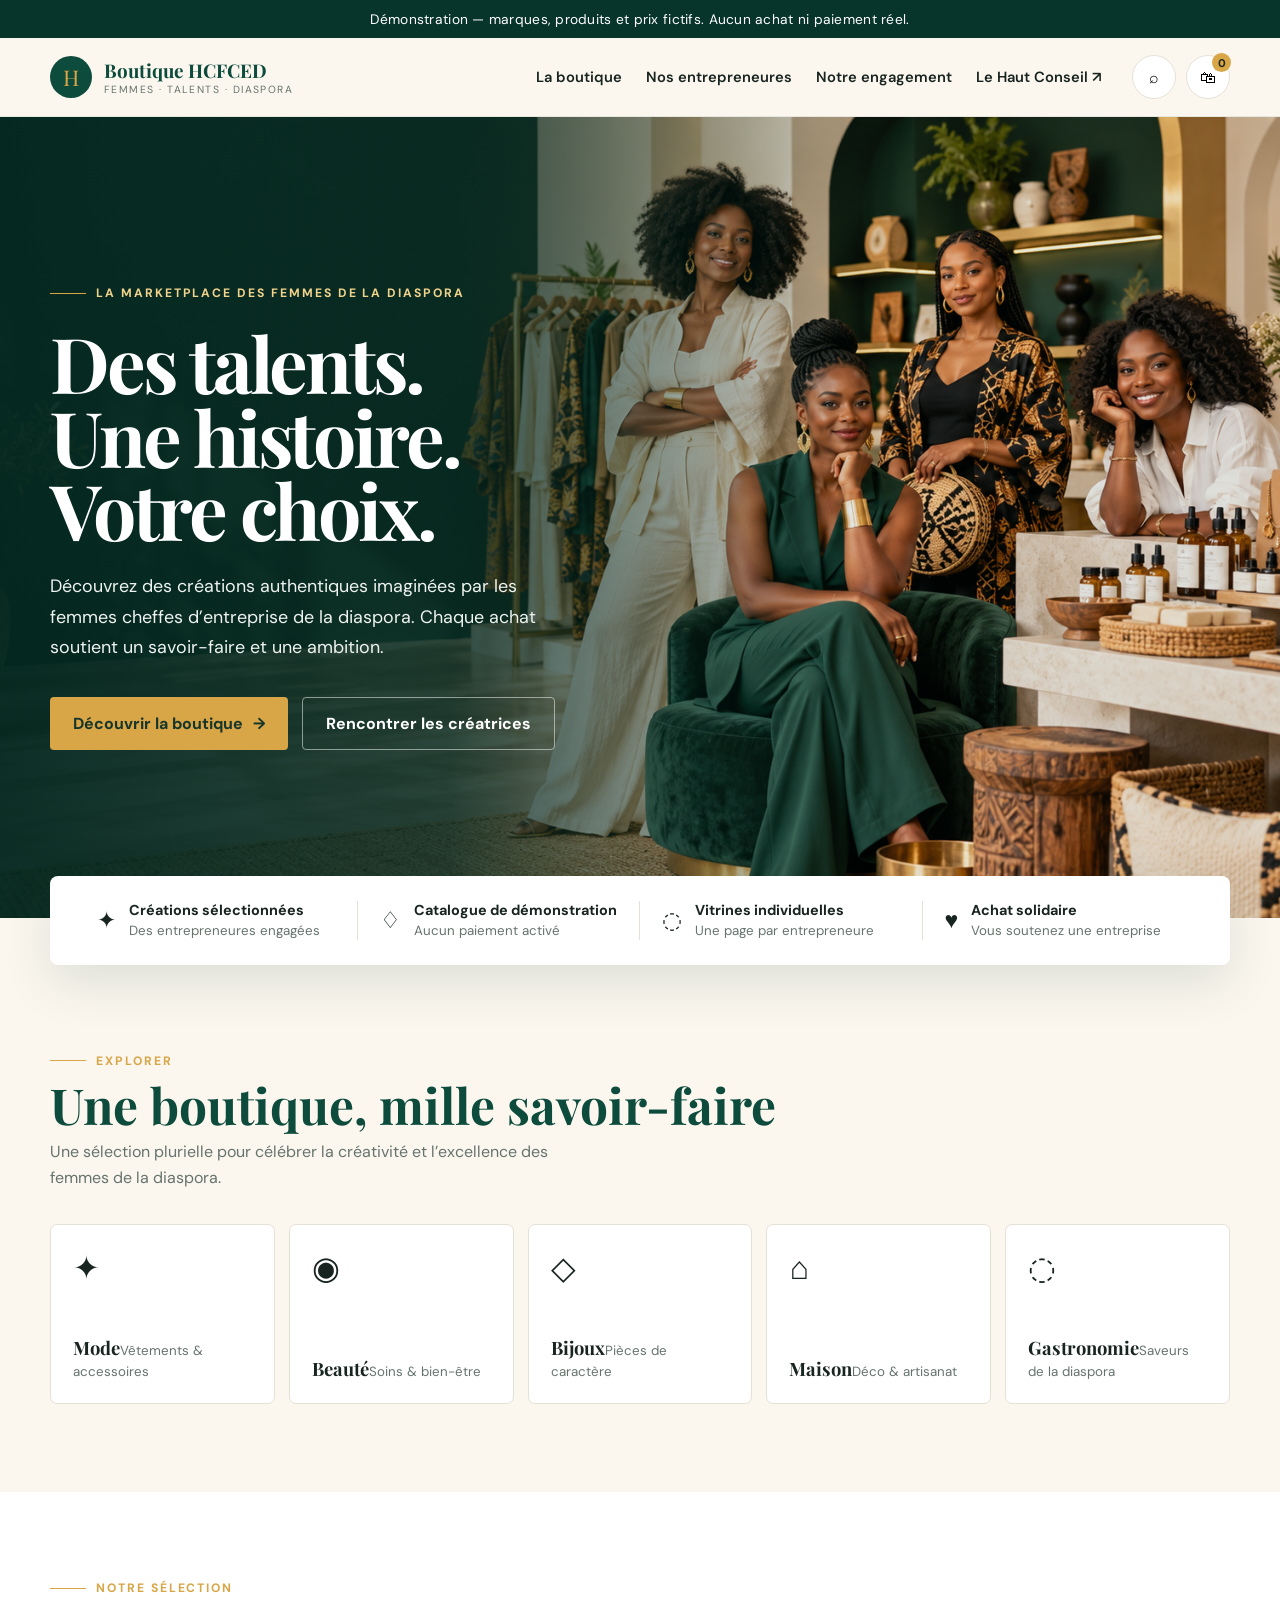
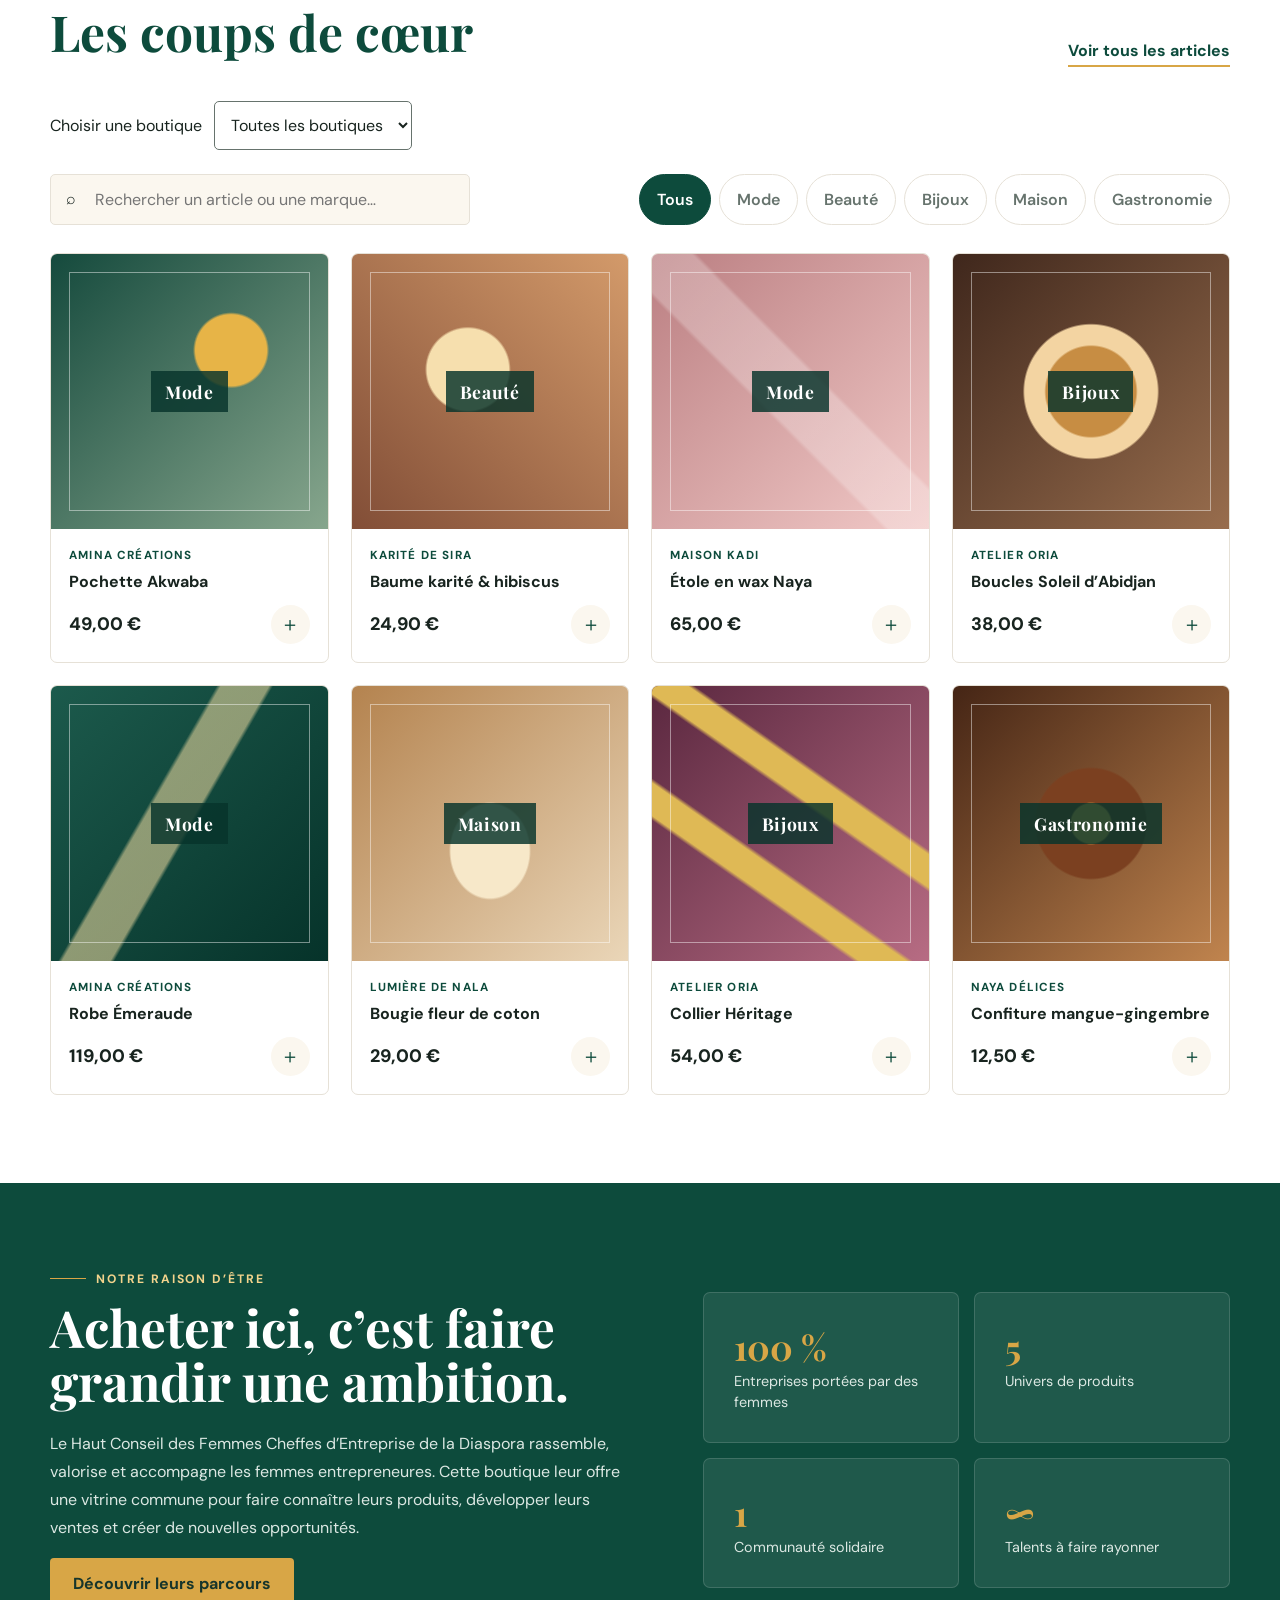
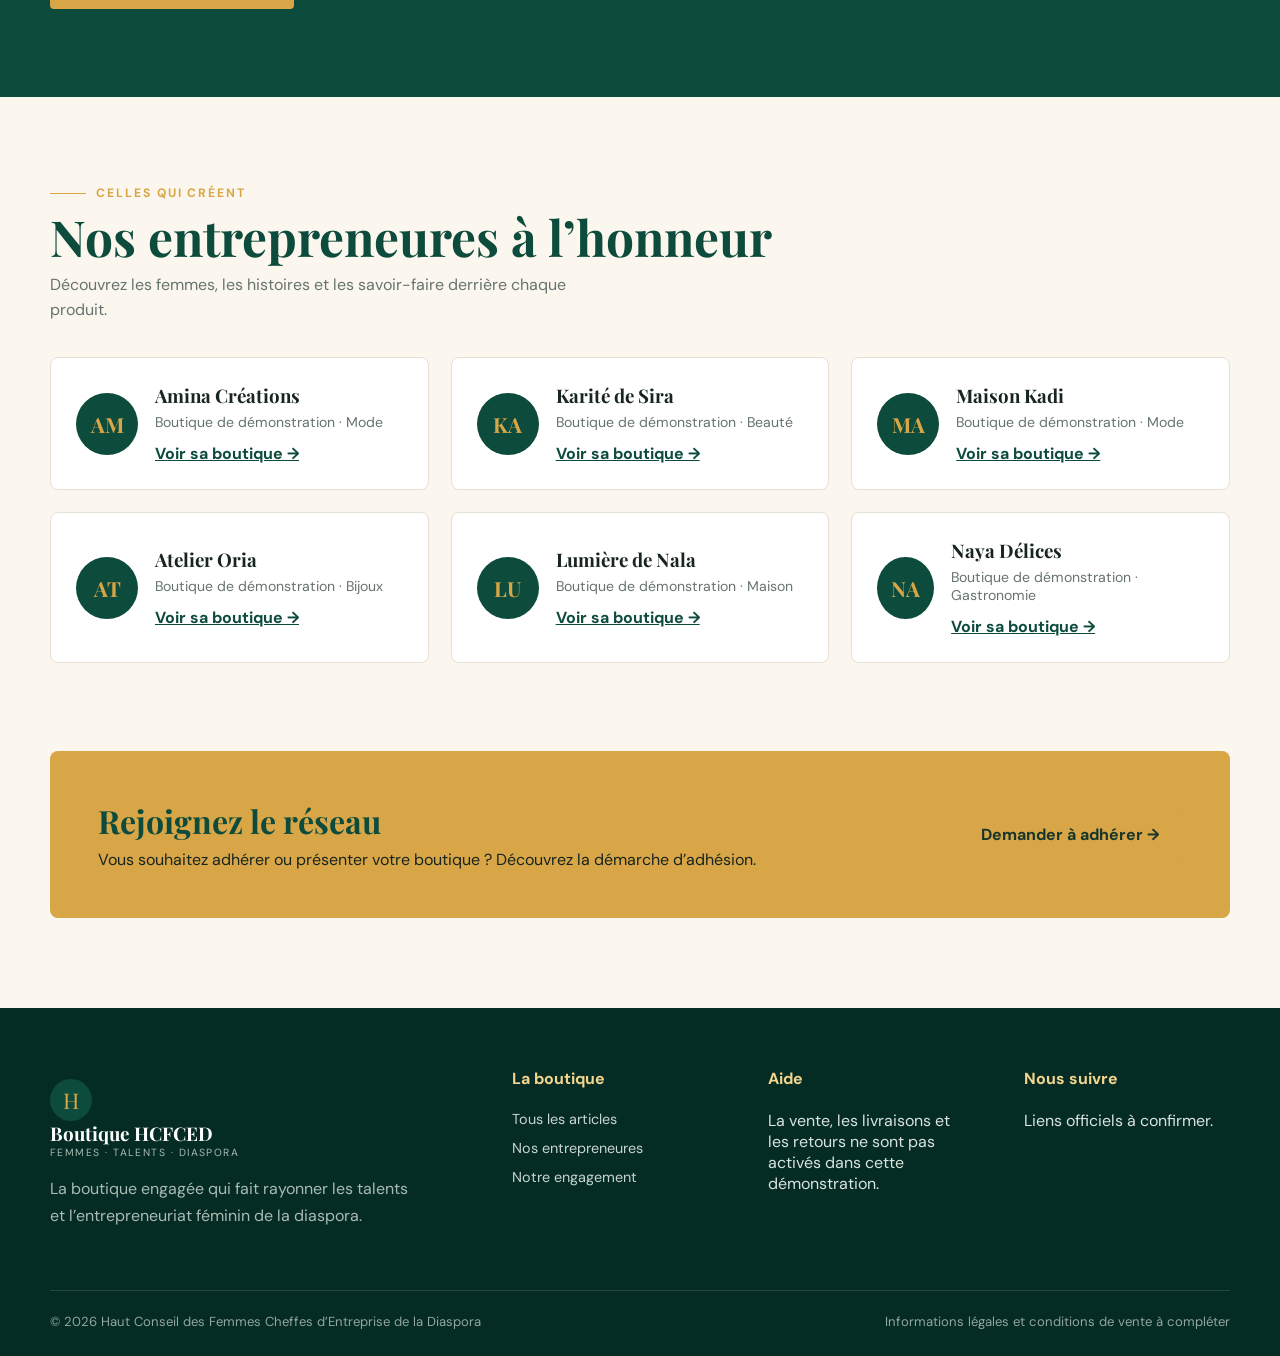
==== index.html @ 0121bf8e "Creer le site autonome de la boutique du Haut Conseil" ====
<!doctype html>
<html lang="fr">
<head>
  <meta charset="utf-8">
  <meta name="viewport" content="width=device-width,initial-scale=1">
  <title>Boutique HCFCED — Le talent des femmes de la diaspora</title>
  <meta name="description" content="Mode, beauté, gastronomie, décoration et créations uniques proposées par les femmes cheffes d'entreprise de la diaspora.">
  <link rel="preconnect" href="https://fonts.googleapis.com">
  <link rel="preconnect" href="https://fonts.gstatic.com" crossorigin>
  <link href="https://fonts.googleapis.com/css2?family=DM+Sans:wght@400;500;600;700&family=Playfair+Display:wght@600;700&display=swap" rel="stylesheet">
  <link rel="icon" type="image/svg+xml" href="data:image/svg+xml,%3Csvg xmlns='http://www.w3.org/2000/svg' viewBox='0 0 64 64'%3E%3Crect width='64' height='64' rx='16' fill='%230d4b3c'/%3E%3Cpath d='M18 22h28l-2 28H20z' fill='%23f5ead5'/%3E%3Cpath d='M25 25v-5a7 7 0 0114 0v5' fill='none' stroke='%23d8a646' stroke-width='4'/%3E%3C/svg%3E">
  <link rel="stylesheet" href="assets/css/main.css">
<meta name="robots" content="noindex, nofollow">
<script src="assets/data/catalogue.js" defer></script>
</head>
<body>
  <div class="topbar">Démonstration — marques, produits et prix fictifs. Aucun achat ni paiement réel.</div>
  <header><nav class="wrap">
    <a href="index.html" class="brand"><span class="mark">H</span><span><b>Boutique HCFCED</b><small>Femmes · Talents · Diaspora</small></span></a>
    <div class="links"><a href="#catalogue">La boutique</a><a href="#vendeuses">Nos entrepreneures</a><a href="#histoire">Notre engagement</a><a href="https://jean-aristid.github.io/SITE_HCFCED/">Le Haut Conseil ↗</a></div>
    <div class="nav-actions"><button class="icon-btn" aria-label="Rechercher" onclick="document.querySelector('#search').focus();location.hash='catalogue'">⌕</button><button class="icon-btn" aria-label="Ouvrir le panier" onclick="toggleCart()">🛍<span class="count" id="count">0</span></button></div>
  </nav></header>
  <main>
    <section class="hero"><div class="wrap"><div class="hero-content"><div class="eyebrow">La marketplace des femmes de la diaspora</div><h1>Des talents.<br>Une histoire.<br>Votre choix.</h1><p>Découvrez des créations authentiques imaginées par les femmes cheffes d’entreprise de la diaspora. Chaque achat soutient un savoir-faire et une ambition.</p><div class="actions"><a class="btn btn-gold" href="#catalogue">Découvrir la boutique <span>→</span></a><a class="btn btn-light" href="#vendeuses">Rencontrer les créatrices</a></div></div></div></section>
    <div class="trust"><div class="wrap trust-grid"><div class="trust-item"><span class="trust-icon">✦</span><div><b>Créations sélectionnées</b><small>Des entrepreneures engagées</small></div></div><div class="trust-item"><span class="trust-icon">♢</span><div><b>Catalogue de démonstration</b><small>Aucun paiement activé</small></div></div><div class="trust-item"><span class="trust-icon">◌</span><div><b>Vitrines individuelles</b><small>Une page par entrepreneure</small></div></div><div class="trust-item"><span class="trust-icon">♥</span><div><b>Achat solidaire</b><small>Vous soutenez une entreprise</small></div></div></div></div>
    <section><div class="wrap"><div class="section-head"><div><div class="eyebrow" style="color:var(--gold)">Explorer</div><h2>Une boutique, mille savoir-faire</h2><p>Une sélection plurielle pour célébrer la créativité et l’excellence des femmes de la diaspora.</p></div></div><div class="cats"><a class="cat" href="#catalogue" onclick="setFilter('Mode')"><span>✦</span><div><b>Mode</b><small>Vêtements & accessoires</small></div></a><a class="cat" href="#catalogue" onclick="setFilter('Beauté')"><span>◉</span><div><b>Beauté</b><small>Soins & bien-être</small></div></a><a class="cat" href="#catalogue" onclick="setFilter('Bijoux')"><span>◇</span><div><b>Bijoux</b><small>Pièces de caractère</small></div></a><a class="cat" href="#catalogue" onclick="setFilter('Maison')"><span>⌂</span><div><b>Maison</b><small>Déco & artisanat</small></div></a><a class="cat" href="#catalogue" onclick="setFilter('Gastronomie')"><span>◌</span><div><b>Gastronomie</b><small>Saveurs de la diaspora</small></div></a></div></div></section>
    <section class="catalog" id="catalogue"><div class="wrap"><div class="section-head"><div><div class="eyebrow" style="color:var(--gold)">Notre sélection</div><h2>Les coups de cœur</h2></div><a href="#catalogue" class="view-all" onclick="setFilter('Tous')">Voir tous les articles</a></div><div class="shop-picker"><label for="shop-select">Choisir une boutique</label><select id="shop-select"></select></div><p id="shop-status" role="status"></p><div class="toolbar"><div class="search"><span>⌕</span><input id="search" type="search" placeholder="Rechercher un article ou une marque…" oninput="renderProducts()"></div><div class="filters" id="filters"></div></div><div class="products" id="products"></div><div class="empty" id="empty">Aucun article ne correspond à votre recherche.</div></div></section>
    <section class="story" id="histoire"><div class="wrap story-grid"><div><div class="eyebrow">Notre raison d’être</div><h2>Acheter ici, c’est faire grandir une ambition.</h2><p>Le Haut Conseil des Femmes Cheffes d’Entreprise de la Diaspora rassemble, valorise et accompagne les femmes entrepreneures. Cette boutique leur offre une vitrine commune pour faire connaître leurs produits, développer leurs ventes et créer de nouvelles opportunités.</p><a href="#vendeuses" class="btn btn-gold">Découvrir leurs parcours</a></div><div class="stats"><div class="stat"><strong>100 %</strong><span>Entreprises portées par des femmes</span></div><div class="stat"><strong>5</strong><span>Univers de produits</span></div><div class="stat"><strong>1</strong><span>Communauté solidaire</span></div><div class="stat"><strong>∞</strong><span>Talents à faire rayonner</span></div></div></div></section>
    <section id="vendeuses"><div class="wrap"><div class="section-head"><div><div class="eyebrow" style="color:var(--gold)">Celles qui créent</div><h2>Nos entrepreneures à l’honneur</h2><p>Découvrez les femmes, les histoires et les savoir-faire derrière chaque produit.</p></div></div><div class="sellers" id="seller-list"></div></div></section>
    <section class="newsletter"><div class="wrap newsletter-box"><div><h2>Rejoignez le réseau</h2><p>Vous souhaitez adhérer ou présenter votre boutique ? Découvrez la démarche d’adhésion.</p></div><a class="btn btn-gold" href="https://jean-aristid.github.io/SITE_HCFCED/adhesion.html">Demander à adhérer →</a></div></section>
  </main>
  <footer><div class="wrap"><div class="footer-grid"><div class="footer-brand"><a href="index.html" class="brand"><span class="mark">H</span><span><b style="color:white">Boutique HCFCED</b><small style="color:#a9bab3">Femmes · Talents · Diaspora</small></span></a><p>La boutique engagée qui fait rayonner les talents et l’entrepreneuriat féminin de la diaspora.</p></div><div><h4>La boutique</h4><a href="#catalogue">Tous les articles</a><a href="#vendeuses">Nos entrepreneures</a><a href="#histoire">Notre engagement</a></div><div><h4>Aide</h4><p>La vente, les livraisons et les retours ne sont pas activés dans cette démonstration.</p></div><div><h4>Nous suivre</h4><p>Liens officiels à confirmer.</p></div></div><div class="copyright">© 2026 Haut Conseil des Femmes Cheffes d’Entreprise de la Diaspora <span>Informations légales et conditions de vente à compléter</span></div></div></footer>
  <div class="drawer-backdrop" id="cartBackdrop" onclick="backdropClose(event)"><aside class="drawer" aria-label="Votre panier"><div class="drawer-head"><h2>Votre panier</h2><button class="close" onclick="toggleCart()" aria-label="Fermer">×</button></div><div class="cart-list" id="cartList"></div><div class="total" id="cartTotal"></div></aside></div><div class="toast" id="toast"></div>
  <script src="assets/js/main.js" defer></script>
</body>
</html>
---- assets/css/main.css ----
:root{--green:#0d4b3c;--green2:#07342b;--gold:#d8a646;--cream:#fbf7ef;--ink:#18241f;--muted:#66736d;--line:#e6e1d7;--white:#fff;--shadow:0 18px 50px rgba(10,52,42,.12)}

    *{box-sizing:border-box}
html{scroll-behavior:smooth}
body{margin:0;font-family:'DM Sans',sans-serif;color:var(--ink);background:var(--cream);font-size:16px}
button,input{font:inherit}
button{cursor:pointer}
a{text-decoration:none;color:inherit}
.wrap{width:min(1180px,calc(100% - 40px));margin:auto}

    .topbar{background:var(--green2);color:#fff;text-align:center;padding:10px 16px;font-size:.86rem;letter-spacing:.02em}
.topbar strong{color:#f6d994}

    header{background:rgba(251,247,239,.95);position:sticky;top:0;z-index:20;border-bottom:1px solid rgba(13,75,60,.09);backdrop-filter:blur(12px)}
nav{height:78px;display:flex;align-items:center;gap:30px}
.brand{display:flex;align-items:center;gap:12px;margin-right:auto}
.mark{width:42px;height:42px;border-radius:50%;background:var(--green);display:grid;place-items:center;color:var(--gold);font-family:'Playfair Display';font-size:1.35rem}
.brand b{font-family:'Playfair Display';font-size:1.18rem;color:var(--green)}
.brand small{display:block;font-size:.65rem;letter-spacing:.14em;color:var(--muted);text-transform:uppercase}
.links{display:flex;gap:24px;font-weight:600;font-size:.92rem}
.nav-actions{display:flex;gap:10px}
.icon-btn{border:1px solid var(--line);background:white;border-radius:50%;width:44px;height:44px;display:grid;place-items:center;position:relative}
.count{position:absolute;right:-2px;top:-3px;background:var(--gold);color:#17261f;width:19px;height:19px;border-radius:50%;font-size:.7rem;display:grid;place-items:center;font-weight:700}

    .hero{min-height:650px;background:linear-gradient(90deg,rgba(3,39,31,.96) 0%,rgba(3,39,31,.83) 35%,rgba(3,39,31,.08) 68%),url('../images/hero.png') center/cover;display:flex;align-items:center;color:white}
.hero-content{max-width:580px;padding:80px 0}
.eyebrow{display:flex;align-items:center;gap:10px;text-transform:uppercase;letter-spacing:.16em;font-size:.76rem;font-weight:700;color:#f2d38c}
.eyebrow:before{content:'';width:36px;height:1px;background:var(--gold)}
h1{font:700 clamp(3.2rem,6vw,5.6rem)/.96 'Playfair Display';margin:25px 0 24px;letter-spacing:-.04em}
.hero p{font-size:1.12rem;line-height:1.7;color:#eef3ef;max-width:510px}
.actions{display:flex;gap:14px;margin-top:34px}
.btn{border:0;border-radius:4px;padding:15px 23px;font-weight:700;display:inline-flex;align-items:center;justify-content:center;gap:10px}
.btn-gold{background:var(--gold);color:#17352b}
.btn-light{background:transparent;color:white;border:1px solid rgba(255,255,255,.5)}

    .trust{margin-top:-42px;position:relative;z-index:2}
.trust-grid{background:white;box-shadow:var(--shadow);display:grid;grid-template-columns:repeat(4,1fr);padding:25px;border-radius:8px}
.trust-item{padding:0 22px;border-right:1px solid var(--line);display:flex;gap:13px;align-items:center}
.trust-item:last-child{border:0}
.trust-icon{font-size:1.45rem}
.trust-item b{font-size:.9rem;display:block}
.trust-item small{color:var(--muted)}

    section{padding:88px 0}
.section-head{display:flex;align-items:end;justify-content:space-between;margin-bottom:34px}
.section-head h2{font:700 clamp(2.1rem,4vw,3.1rem)/1.1 'Playfair Display';color:var(--green);margin:8px 0}
.section-head p{color:var(--muted);max-width:520px;margin:0;line-height:1.6}
.view-all{font-weight:700;color:var(--green);border-bottom:2px solid var(--gold);padding-bottom:4px}

    .cats{display:grid;grid-template-columns:repeat(5,1fr);gap:14px}
.cat{min-height:180px;border:1px solid var(--line);background:white;padding:22px;border-radius:7px;display:flex;flex-direction:column;justify-content:space-between;transition:.25s}
.cat:hover{transform:translateY(-5px);border-color:var(--gold);box-shadow:0 12px 30px rgba(13,75,60,.08)}
.cat span{font-size:2rem}
.cat b{font-family:'Playfair Display';font-size:1.15rem}
.cat small{color:var(--muted)}

    .catalog{background:#fff}
.toolbar{display:flex;gap:12px;justify-content:space-between;margin-bottom:28px}
.search{flex:1;max-width:420px;position:relative}
.search input{width:100%;padding:14px 18px 14px 44px;border:1px solid var(--line);border-radius:5px;background:var(--cream)}
.search span{position:absolute;left:16px;top:14px}
.filters{display:flex;gap:8px;flex-wrap:wrap}
.filter{border:1px solid var(--line);background:white;border-radius:30px;padding:11px 17px;font-weight:600;color:var(--muted)}
.filter.active{background:var(--green);color:white;border-color:var(--green)}

    .products{display:grid;grid-template-columns:repeat(4,1fr);gap:22px}
.product{border:1px solid var(--line);background:white;border-radius:7px;overflow:hidden;transition:.25s}
.product:hover{transform:translateY(-4px);box-shadow:var(--shadow)}
.visual{height:275px;position:relative;display:grid;place-items:center;overflow:hidden}
.visual:after{content:'';position:absolute;inset:18px;border:1px solid rgba(255,255,255,.45)}
.visual span{font:700 1.1rem 'Playfair Display';color:white;background:rgba(7,52,43,.82);padding:9px 14px;z-index:1;letter-spacing:.04em}
.v1{background:radial-gradient(circle at 65% 35%,#e7b447 0 14%,transparent 15%),linear-gradient(135deg,#154a3d,#87a68d)}
.v2{background:radial-gradient(circle at 42% 42%,#f6dfae 0 18%,transparent 19%),linear-gradient(45deg,#824e37,#d39a6a)}
.v3{background:linear-gradient(45deg,transparent 42%,rgba(255,255,255,.25) 43% 57%,transparent 58%),linear-gradient(135deg,#bb7f82,#f1c9c7)}
.v4{background:radial-gradient(circle at 50% 50%,#c78d43 0 23%,#f3d4a2 24% 34%,transparent 35%),linear-gradient(135deg,#3f271c,#986d4d)}
.v5{background:linear-gradient(120deg,transparent 38%,rgba(245,222,162,.55) 39% 50%,transparent 51%),linear-gradient(135deg,#1c5a4c,#06332a)}
.v6{background:radial-gradient(ellipse at 50% 60%,#f7e8c9 0 20%,transparent 21%),linear-gradient(135deg,#b4834f,#ead6b8)}
.v7{background:linear-gradient(35deg,transparent 30%,#dfb955 31% 38%,transparent 39% 56%,#dfb955 57% 64%,transparent 65%),linear-gradient(135deg,#5a273f,#b76c83)}
.v8{background:radial-gradient(circle at 50% 50%,#f1b84f 0 10%,#7b4020 11% 28%,transparent 29%),linear-gradient(135deg,#452515,#c0844e)}
.product-info{padding:18px}
.seller{font-size:.73rem;text-transform:uppercase;letter-spacing:.1em;color:var(--green);font-weight:700}
.product h3{margin:8px 0 13px;font-size:1rem}
.price-row{display:flex;justify-content:space-between;align-items:center}
.price{font-weight:800;font-size:1.13rem}
.add{border:0;background:var(--cream);width:39px;height:39px;border-radius:50%;font-size:1.25rem;color:var(--green)}
.add:hover{background:var(--gold)}
.empty{display:none;text-align:center;padding:40px;color:var(--muted)}

    .story{background:var(--green);color:white}
.story-grid{display:grid;grid-template-columns:1.05fr .95fr;gap:70px;align-items:center}
.story h2{font:700 clamp(2.3rem,4vw,3.4rem)/1.05 'Playfair Display';margin:14px 0 22px}
.story p{color:#dce8e3;line-height:1.75}
.stats{display:grid;grid-template-columns:repeat(2,1fr);gap:15px}
.stat{background:rgba(255,255,255,.08);border:1px solid rgba(255,255,255,.14);padding:30px;border-radius:7px}
.stat strong{display:block;color:var(--gold);font:700 2.2rem 'Playfair Display'}
.stat span{color:#dce8e3;font-size:.9rem}

    .sellers{display:grid;grid-template-columns:repeat(3,1fr);gap:22px}
.seller-card{background:white;border:1px solid var(--line);padding:25px;border-radius:8px;display:flex;align-items:center;gap:17px}
.avatar{width:62px;height:62px;border-radius:50%;display:grid;place-items:center;background:var(--green);color:var(--gold);font:700 1.3rem 'Playfair Display'}
.seller-card h3{margin:0 0 5px;font-family:'Playfair Display'}
.seller-card p{margin:0;color:var(--muted);font-size:.88rem}
.seller-card small{display:block;margin-top:8px;color:var(--green);font-weight:700}

    .newsletter{padding:0 0 90px}
.newsletter-box{background:var(--gold);padding:48px;display:flex;justify-content:space-between;align-items:center;border-radius:8px}
.newsletter h2{font:700 2rem 'Playfair Display';margin:0;color:var(--green)}
.newsletter p{margin:7px 0 0}
.signup{display:flex;width:min(430px,100%)}
.signup input{flex:1;border:0;padding:15px}
.signup button{border:0;background:var(--green);color:white;padding:0 20px;font-weight:700}

    footer{background:#052c24;color:#d9e3df;padding:60px 0 26px}
.footer-grid{display:grid;grid-template-columns:2fr 1fr 1fr 1fr;gap:50px}
.footer-brand p{max-width:360px;line-height:1.7;color:#a9bab3}
.footer-grid h4{color:#f4d58e;margin-top:0}
.footer-grid a{display:block;margin:11px 0;color:#c9d5d0;font-size:.9rem}
.copyright{border-top:1px solid rgba(255,255,255,.12);margin-top:45px;padding-top:22px;font-size:.82rem;color:#91a69d;display:flex;justify-content:space-between}

    .drawer-backdrop{position:fixed;inset:0;background:rgba(4,28,23,.52);z-index:40;opacity:0;pointer-events:none;transition:.25s}
.drawer-backdrop.open{opacity:1;pointer-events:auto}
.drawer{position:absolute;right:0;top:0;height:100%;width:min(440px,100%);background:white;padding:28px;transform:translateX(100%);transition:.3s;display:flex;flex-direction:column}
.open .drawer{transform:none}
.drawer-head{display:flex;justify-content:space-between;align-items:center;border-bottom:1px solid var(--line);padding-bottom:18px}
.drawer h2{font-family:'Playfair Display';color:var(--green);margin:0}
.close{background:none;border:0;font-size:1.6rem}
.cart-list{flex:1;overflow:auto;padding:14px 0}
.cart-item{display:flex;justify-content:space-between;align-items:center;padding:16px 0;border-bottom:1px solid var(--line);gap:15px}
.cart-item b{display:block}
.cart-item small{color:var(--muted)}
.remove{border:0;background:none;color:#a43b3b}
.cart-empty{text-align:center;color:var(--muted);padding:70px 15px}
.total{border-top:1px solid var(--line);padding-top:18px}
.total-row{display:flex;justify-content:space-between;font-weight:800;font-size:1.2rem;margin-bottom:17px}
.checkout{width:100%;background:var(--green);color:white;border:0;padding:16px;font-weight:700}
.toast{position:fixed;bottom:24px;left:50%;transform:translate(-50%,30px);background:#092f27;color:white;padding:13px 20px;border-radius:4px;opacity:0;pointer-events:none;transition:.25s;z-index:60}
.toast.show{opacity:1;transform:translate(-50%,0)}

    @media(max-width:900px){.links{display:none}
.trust-grid{grid-template-columns:repeat(2,1fr);gap:20px}
.trust-item:nth-child(2){border:0}
.cats{grid-template-columns:repeat(3,1fr)}
.products{grid-template-columns:repeat(2,1fr)}
.story-grid{grid-template-columns:1fr}
.sellers{grid-template-columns:1fr}
.newsletter-box{align-items:flex-start;gap:24px;flex-direction:column}
.footer-grid{grid-template-columns:2fr 1fr 1fr}
.footer-grid>div:last-child{display:none}
}

    @media(max-width:600px){.wrap{width:min(100% - 28px,1180px)}
nav{height:66px}
.brand small{display:none}
.hero{min-height:590px;background-position:63% center}
.hero-content{padding:60px 0}
.hero p{font-size:1rem}
.actions{flex-direction:column;align-items:stretch;width:230px}
.trust{margin-top:0}
.trust-grid{grid-template-columns:1fr;padding:18px}
.trust-item,.trust-item:nth-child(2){border:0;border-bottom:1px solid var(--line);padding:14px}
.cats{grid-template-columns:repeat(2,1fr)}
.cat{min-height:140px}
.toolbar,.section-head{align-items:flex-start;flex-direction:column}
.filters{overflow:auto;flex-wrap:nowrap;width:100%;padding-bottom:6px}
.filter{white-space:nowrap}
.products{gap:12px}
.visual{height:190px}
.product-info{padding:14px}
.story-grid{gap:35px}
.stats{grid-template-columns:1fr 1fr}
.stat{padding:20px}
.newsletter-box{padding:30px 22px}
.signup{flex-direction:column;gap:8px}
.signup button{padding:14px}
.footer-grid{grid-template-columns:1fr 1fr}
.footer-brand{grid-column:1/-1}
.copyright{display:block}
.copyright span{display:block;margin-top:8px}
}

.shop-picker{margin:0 0 24px;display:flex;gap:12px;align-items:center;flex-wrap:wrap}
.shop-picker select{font:inherit;max-width:100%;padding:12px;background:white;color:#18241f;border:1px solid #66736d;border-radius:5px}
.shop-link{display:inline-block;margin-top:12px;text-decoration:underline;color:#0d4b3c;font-weight:700}
:focus-visible{outline:3px solid #b77b1e;outline-offset:4px}
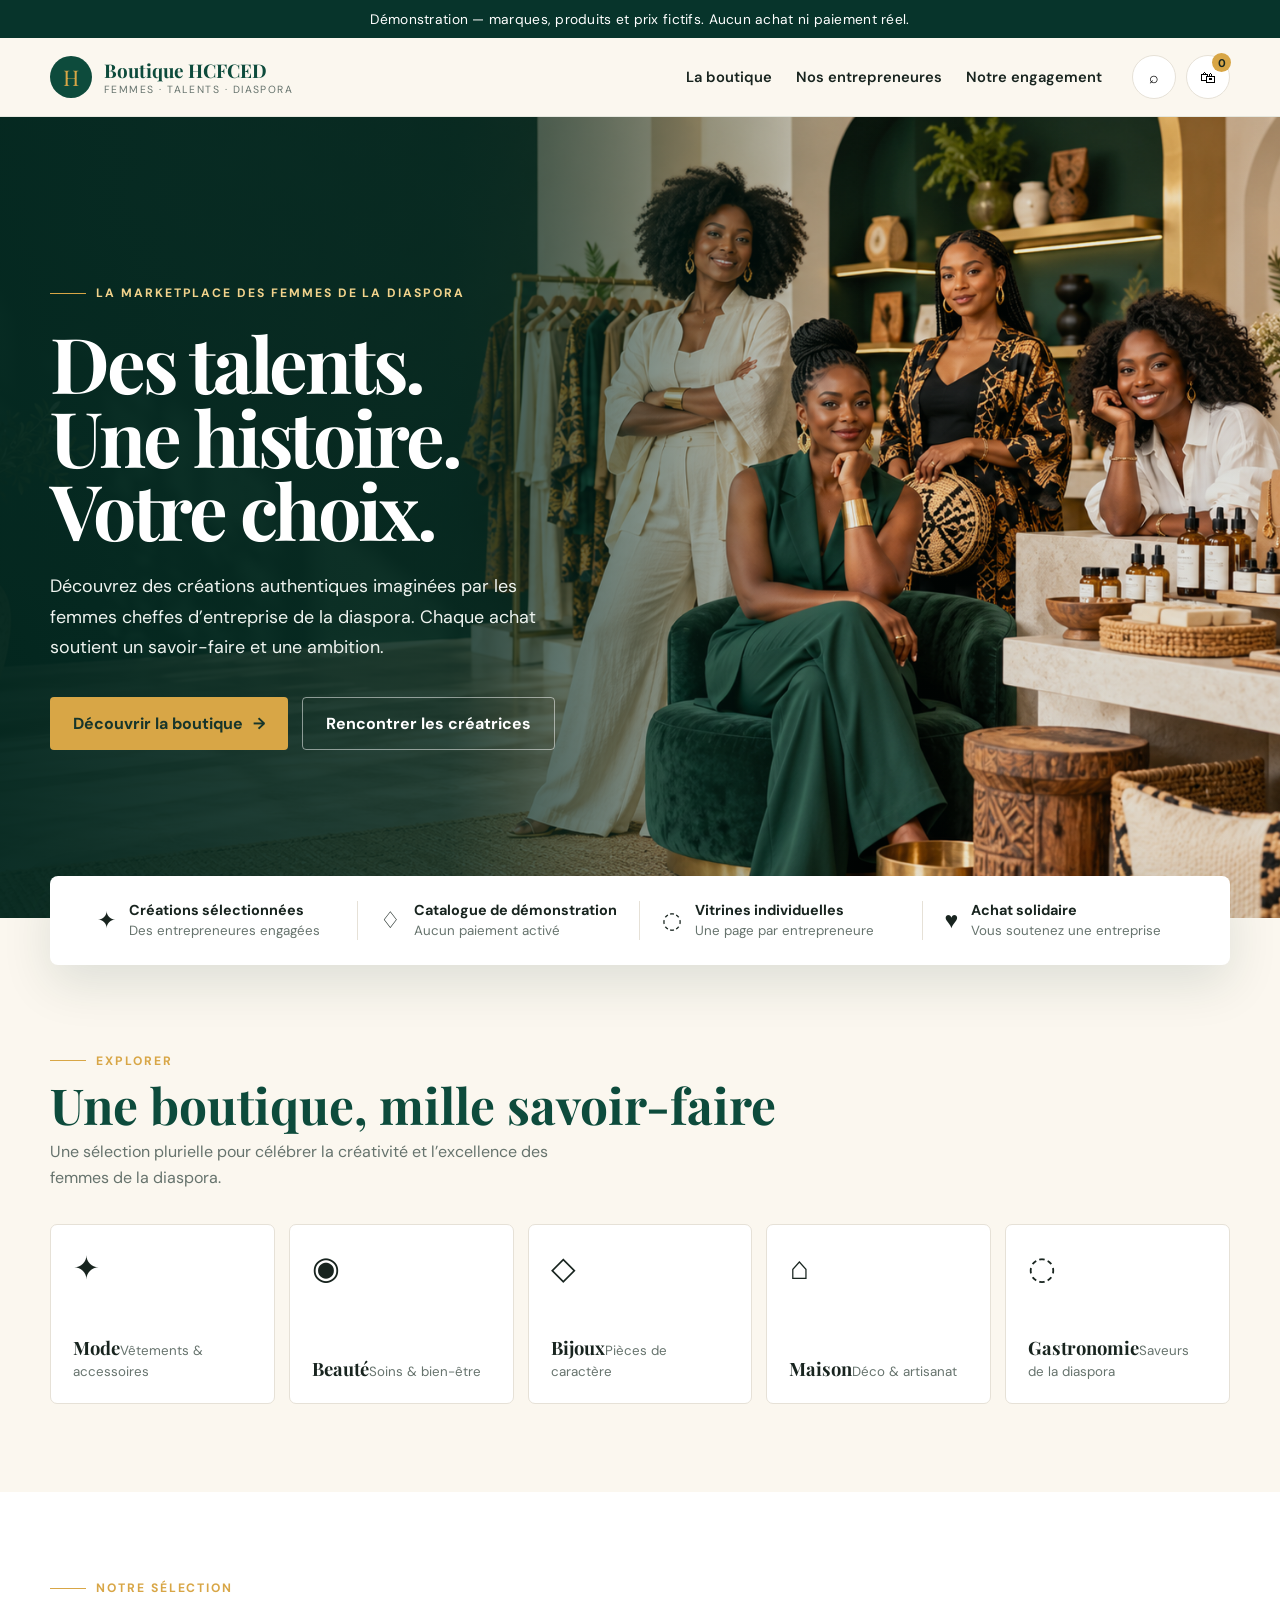
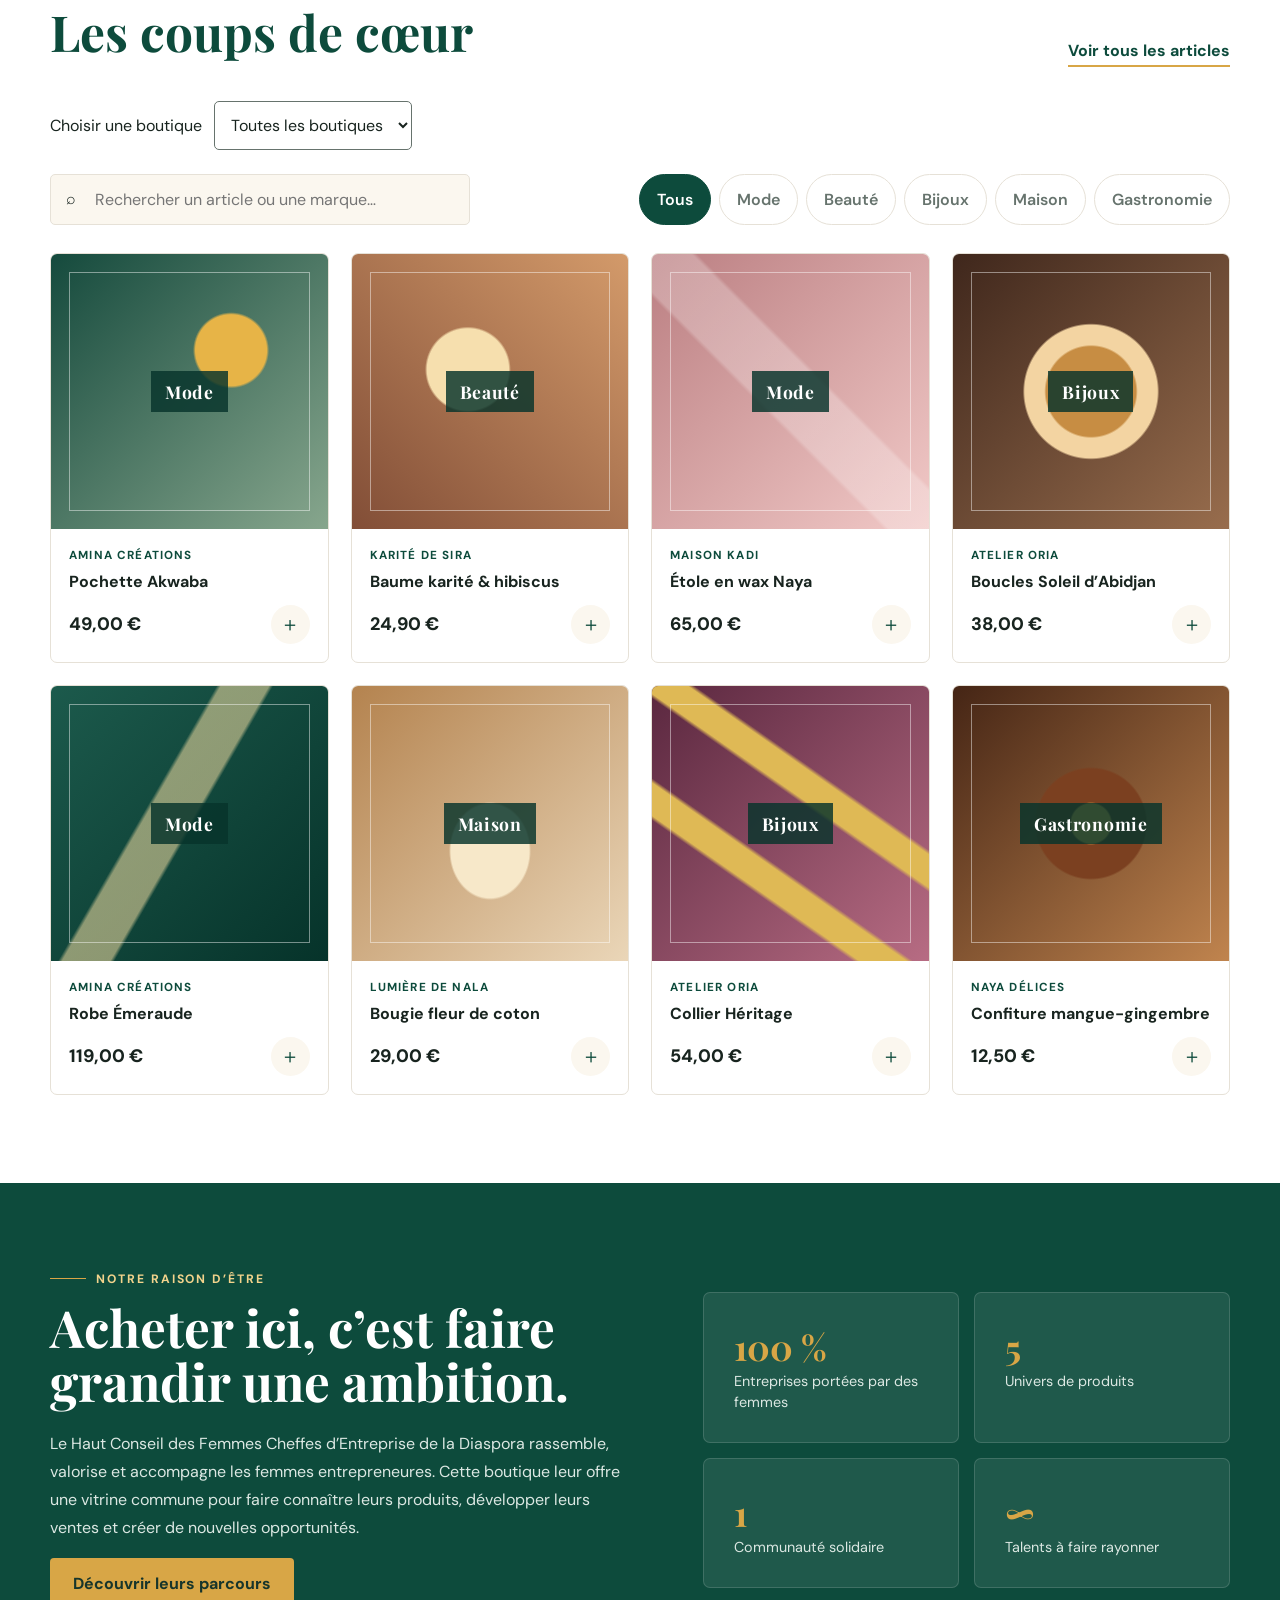
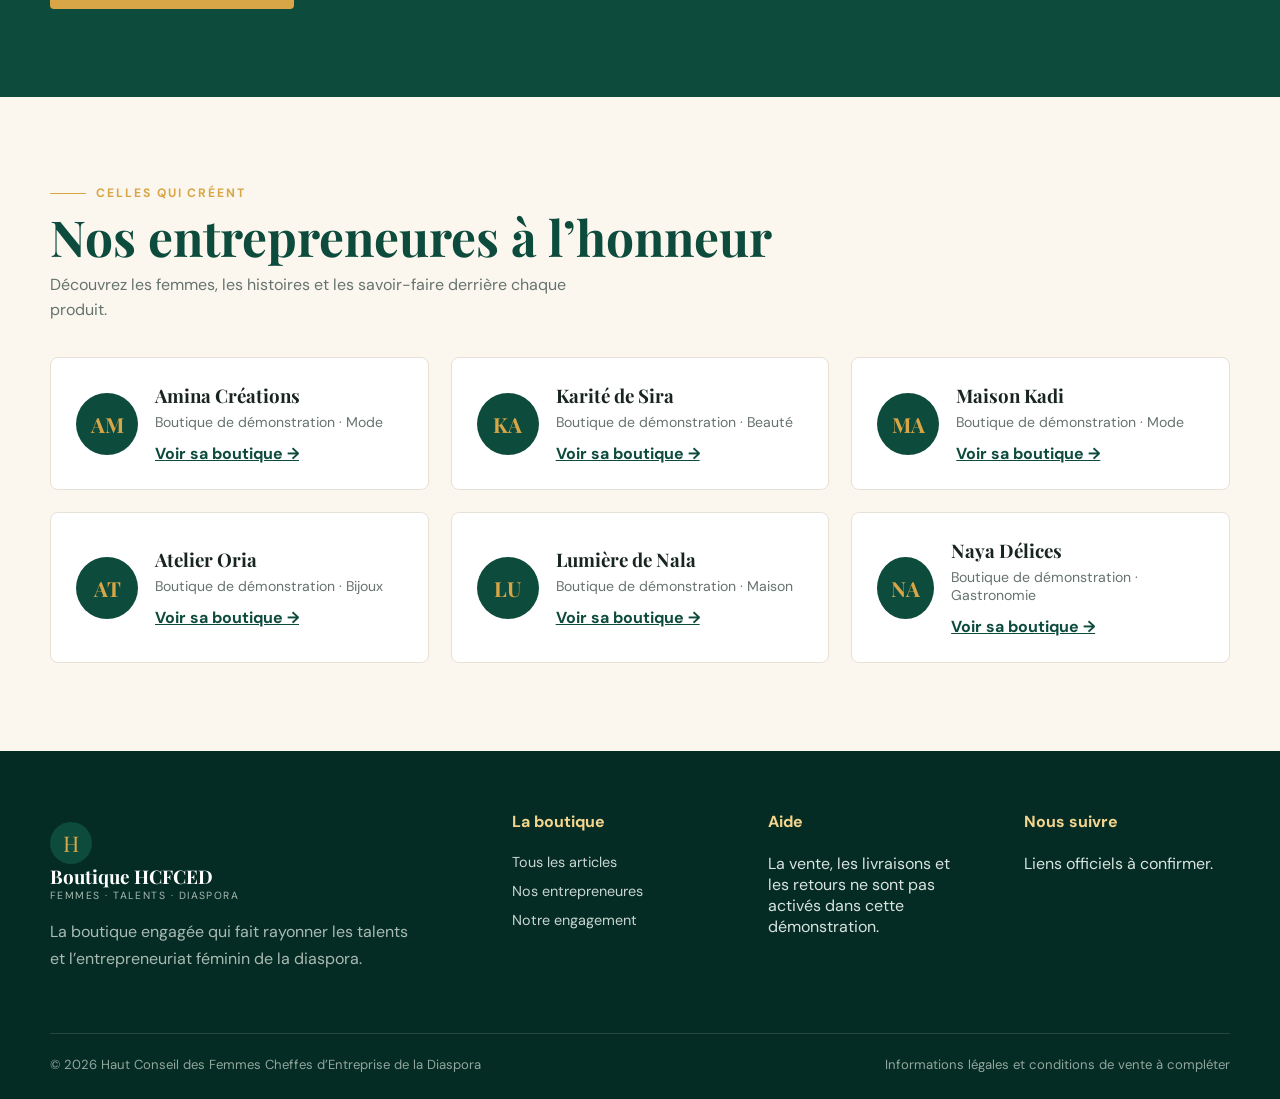
==== commit 1b715032: "Supprimer les liens vers le site associatif" ====
--- a/index.html
+++ b/index.html
@@ -17,7 +17,7 @@
   <div class="topbar">Démonstration — marques, produits et prix fictifs. Aucun achat ni paiement réel.</div>
   <header><nav class="wrap">
     <a href="index.html" class="brand"><span class="mark">H</span><span><b>Boutique HCFCED</b><small>Femmes · Talents · Diaspora</small></span></a>
-    <div class="links"><a href="#catalogue">La boutique</a><a href="#vendeuses">Nos entrepreneures</a><a href="#histoire">Notre engagement</a><a href="https://jean-aristid.github.io/SITE_HCFCED/">Le Haut Conseil ↗</a></div>
+    <div class="links"><a href="#catalogue">La boutique</a><a href="#vendeuses">Nos entrepreneures</a><a href="#histoire">Notre engagement</a></div>
     <div class="nav-actions"><button class="icon-btn" aria-label="Rechercher" onclick="document.querySelector('#search').focus();location.hash='catalogue'">⌕</button><button class="icon-btn" aria-label="Ouvrir le panier" onclick="toggleCart()">🛍<span class="count" id="count">0</span></button></div>
   </nav></header>
   <main>
@@ -27,7 +27,6 @@
     <section class="catalog" id="catalogue"><div class="wrap"><div class="section-head"><div><div class="eyebrow" style="color:var(--gold)">Notre sélection</div><h2>Les coups de cœur</h2></div><a href="#catalogue" class="view-all" onclick="setFilter('Tous')">Voir tous les articles</a></div><div class="shop-picker"><label for="shop-select">Choisir une boutique</label><select id="shop-select"></select></div><p id="shop-status" role="status"></p><div class="toolbar"><div class="search"><span>⌕</span><input id="search" type="search" placeholder="Rechercher un article ou une marque…" oninput="renderProducts()"></div><div class="filters" id="filters"></div></div><div class="products" id="products"></div><div class="empty" id="empty">Aucun article ne correspond à votre recherche.</div></div></section>
     <section class="story" id="histoire"><div class="wrap story-grid"><div><div class="eyebrow">Notre raison d’être</div><h2>Acheter ici, c’est faire grandir une ambition.</h2><p>Le Haut Conseil des Femmes Cheffes d’Entreprise de la Diaspora rassemble, valorise et accompagne les femmes entrepreneures. Cette boutique leur offre une vitrine commune pour faire connaître leurs produits, développer leurs ventes et créer de nouvelles opportunités.</p><a href="#vendeuses" class="btn btn-gold">Découvrir leurs parcours</a></div><div class="stats"><div class="stat"><strong>100 %</strong><span>Entreprises portées par des femmes</span></div><div class="stat"><strong>5</strong><span>Univers de produits</span></div><div class="stat"><strong>1</strong><span>Communauté solidaire</span></div><div class="stat"><strong>∞</strong><span>Talents à faire rayonner</span></div></div></div></section>
     <section id="vendeuses"><div class="wrap"><div class="section-head"><div><div class="eyebrow" style="color:var(--gold)">Celles qui créent</div><h2>Nos entrepreneures à l’honneur</h2><p>Découvrez les femmes, les histoires et les savoir-faire derrière chaque produit.</p></div></div><div class="sellers" id="seller-list"></div></div></section>
-    <section class="newsletter"><div class="wrap newsletter-box"><div><h2>Rejoignez le réseau</h2><p>Vous souhaitez adhérer ou présenter votre boutique ? Découvrez la démarche d’adhésion.</p></div><a class="btn btn-gold" href="https://jean-aristid.github.io/SITE_HCFCED/adhesion.html">Demander à adhérer →</a></div></section>
   </main>
   <footer><div class="wrap"><div class="footer-grid"><div class="footer-brand"><a href="index.html" class="brand"><span class="mark">H</span><span><b style="color:white">Boutique HCFCED</b><small style="color:#a9bab3">Femmes · Talents · Diaspora</small></span></a><p>La boutique engagée qui fait rayonner les talents et l’entrepreneuriat féminin de la diaspora.</p></div><div><h4>La boutique</h4><a href="#catalogue">Tous les articles</a><a href="#vendeuses">Nos entrepreneures</a><a href="#histoire">Notre engagement</a></div><div><h4>Aide</h4><p>La vente, les livraisons et les retours ne sont pas activés dans cette démonstration.</p></div><div><h4>Nous suivre</h4><p>Liens officiels à confirmer.</p></div></div><div class="copyright">© 2026 Haut Conseil des Femmes Cheffes d’Entreprise de la Diaspora <span>Informations légales et conditions de vente à compléter</span></div></div></footer>
   <div class="drawer-backdrop" id="cartBackdrop" onclick="backdropClose(event)"><aside class="drawer" aria-label="Votre panier"><div class="drawer-head"><h2>Votre panier</h2><button class="close" onclick="toggleCart()" aria-label="Fermer">×</button></div><div class="cart-list" id="cartList"></div><div class="total" id="cartTotal"></div></aside></div><div class="toast" id="toast"></div>
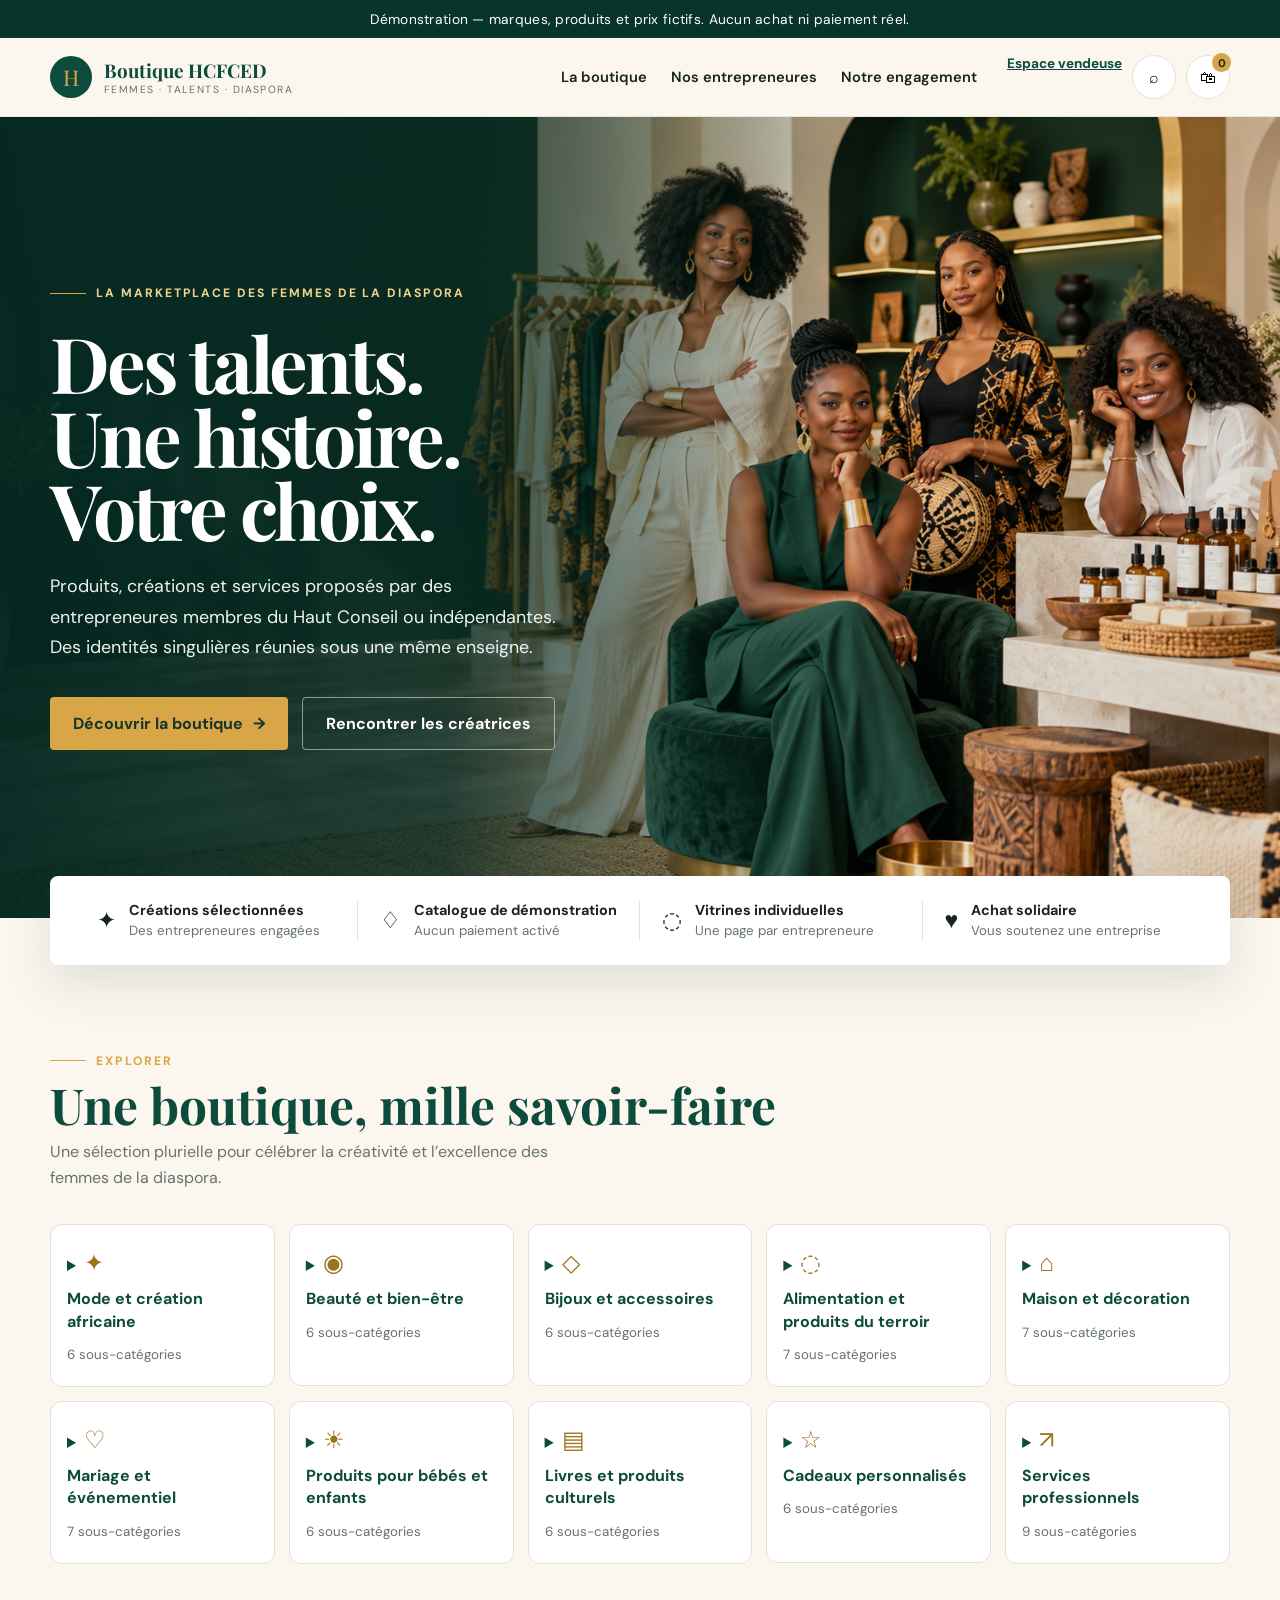
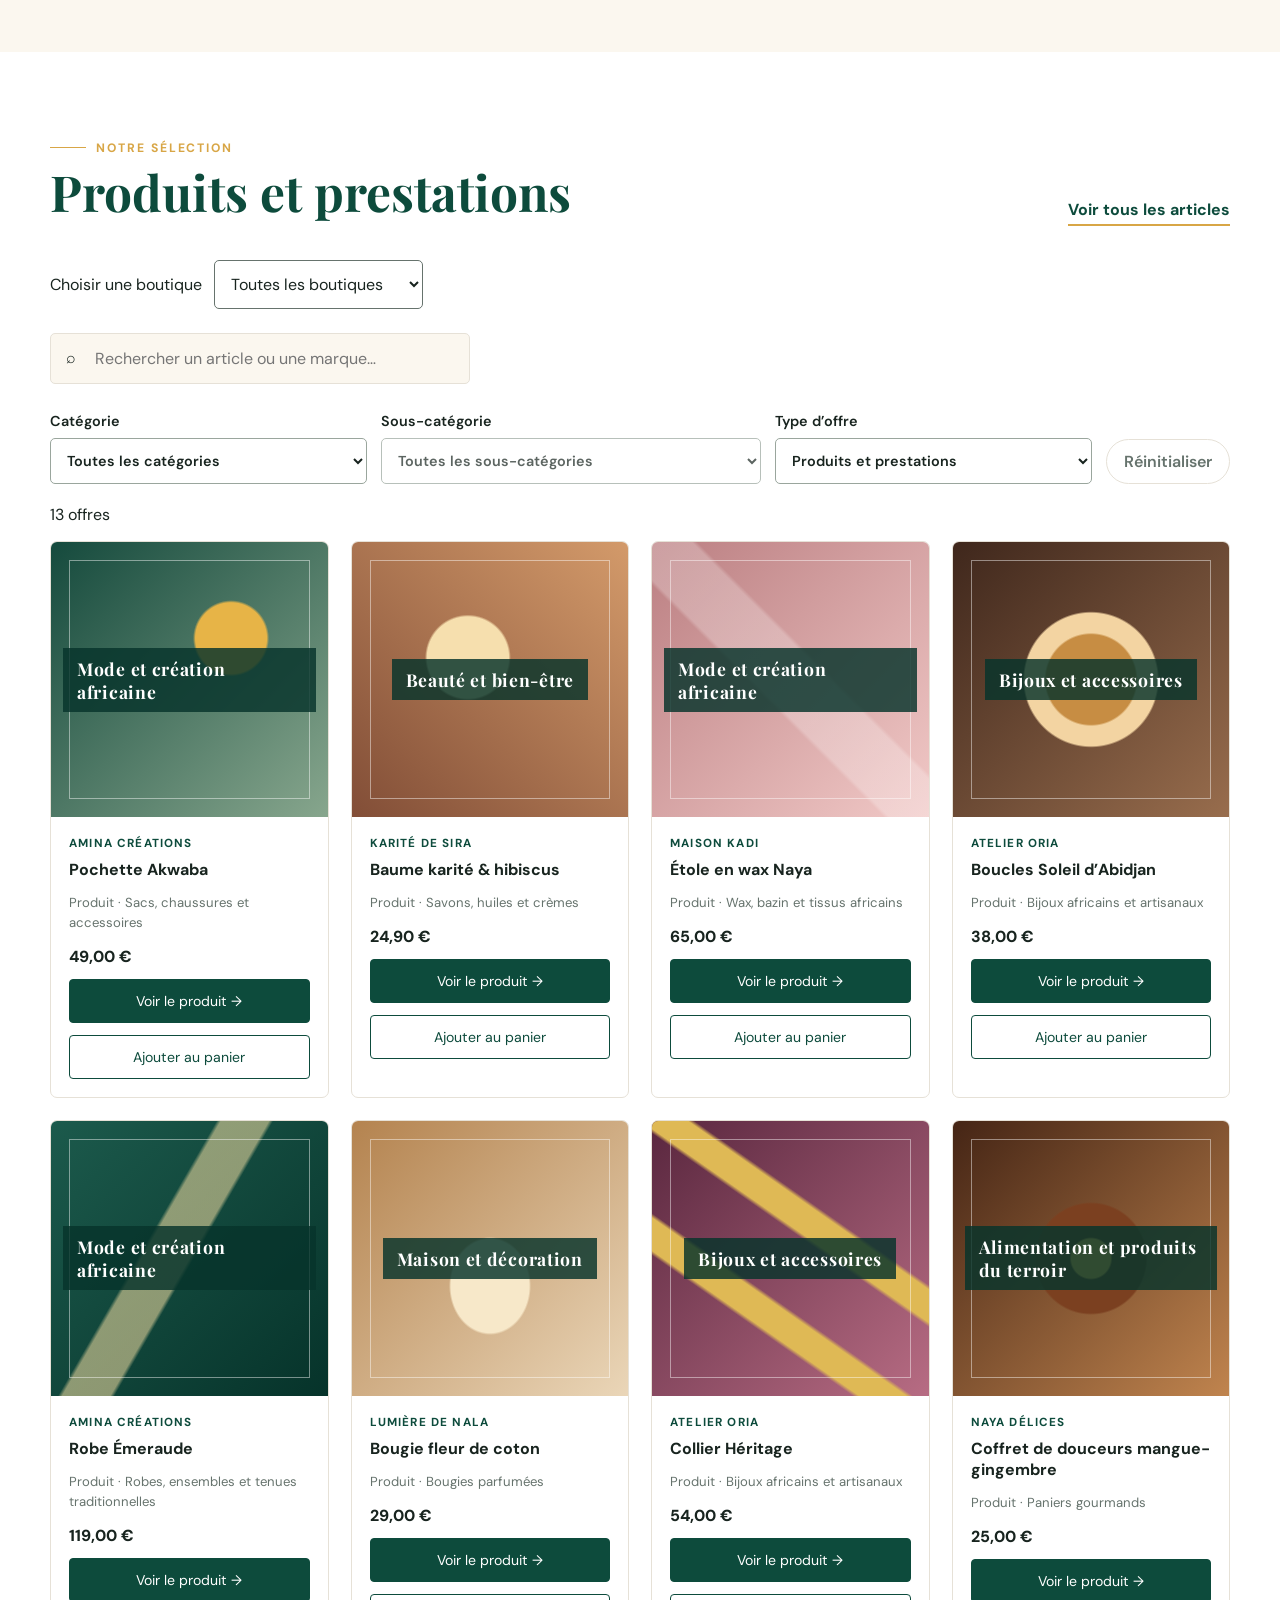
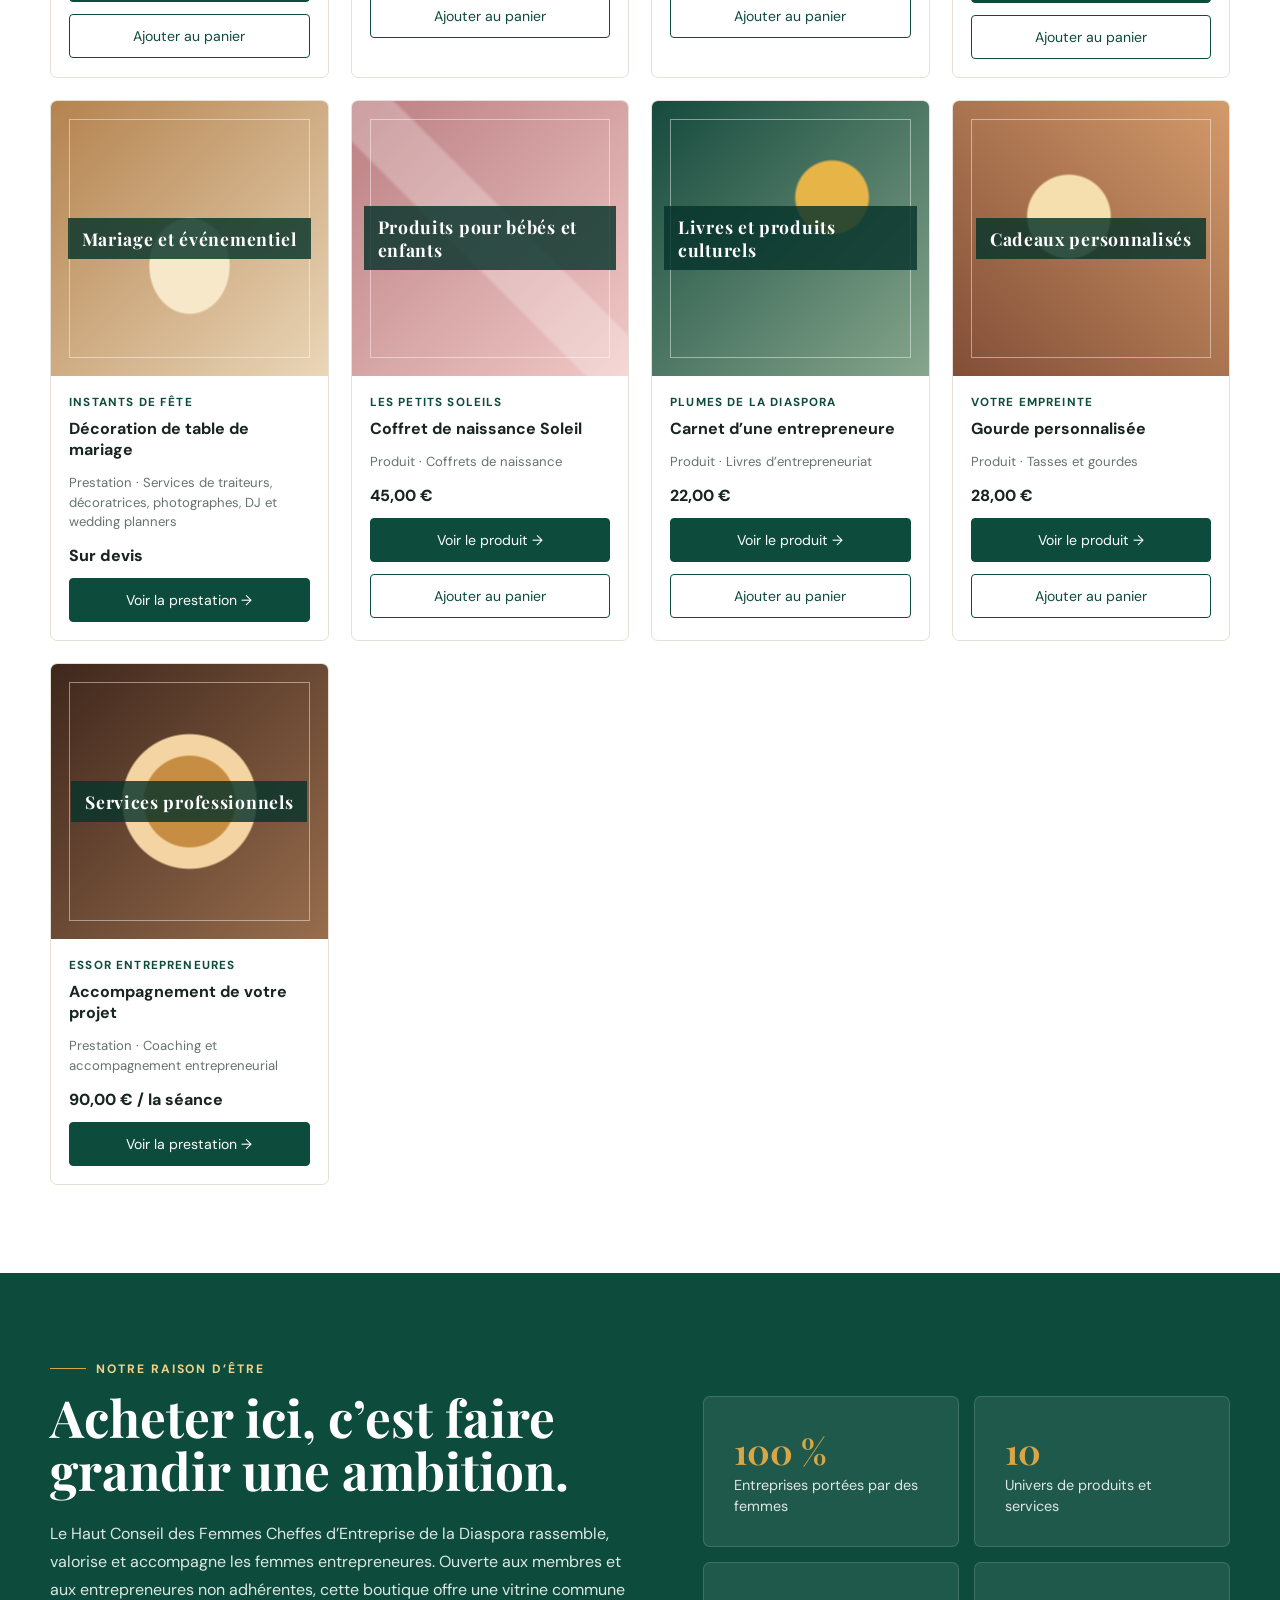
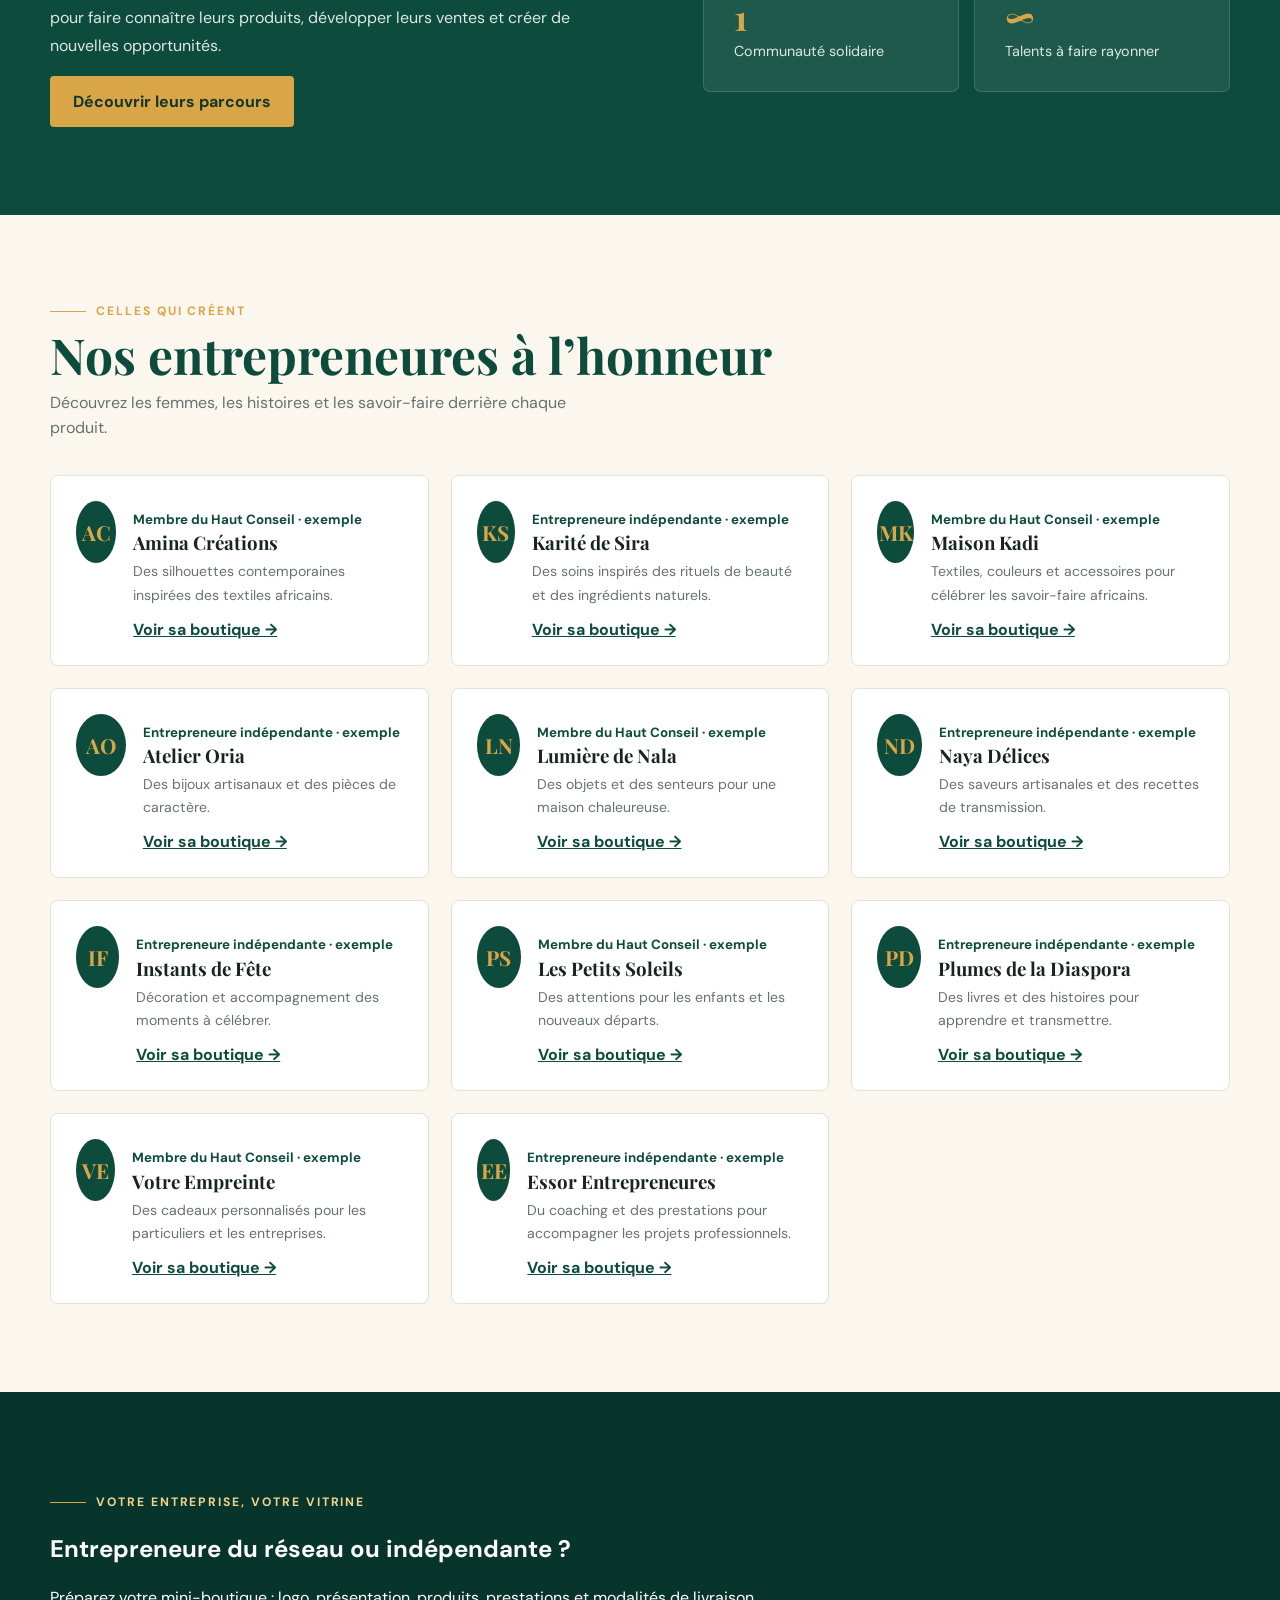
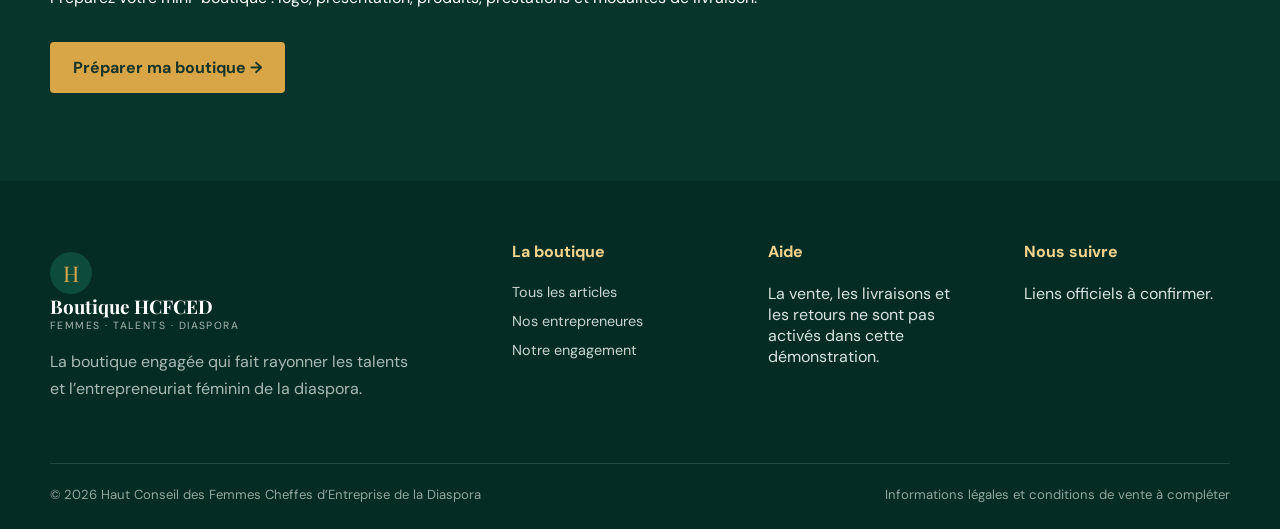
==== commit 0db1acbc: "Structurer la marketplace et ajouter les mini-boutiques et brouillons vendeuses" ====
--- a/index.html
+++ b/index.html
@@ -10,26 +10,34 @@
   <link href="https://fonts.googleapis.com/css2?family=DM+Sans:wght@400;500;600;700&family=Playfair+Display:wght@600;700&display=swap" rel="stylesheet">
   <link rel="icon" type="image/svg+xml" href="data:image/svg+xml,%3Csvg xmlns='http://www.w3.org/2000/svg' viewBox='0 0 64 64'%3E%3Crect width='64' height='64' rx='16' fill='%230d4b3c'/%3E%3Cpath d='M18 22h28l-2 28H20z' fill='%23f5ead5'/%3E%3Cpath d='M25 25v-5a7 7 0 0114 0v5' fill='none' stroke='%23d8a646' stroke-width='4'/%3E%3C/svg%3E">
   <link rel="stylesheet" href="assets/css/main.css">
+  <link rel="stylesheet" href="assets/css/marketplace.css">
 <meta name="robots" content="noindex, nofollow">
+<script src="assets/data/categories.js" defer></script>
 <script src="assets/data/catalogue.js" defer></script>
+<script src="assets/js/marketplace.js" defer></script>
 </head>
 <body>
   <div class="topbar">Démonstration — marques, produits et prix fictifs. Aucun achat ni paiement réel.</div>
   <header><nav class="wrap">
     <a href="index.html" class="brand"><span class="mark">H</span><span><b>Boutique HCFCED</b><small>Femmes · Talents · Diaspora</small></span></a>
     <div class="links"><a href="#catalogue">La boutique</a><a href="#vendeuses">Nos entrepreneures</a><a href="#histoire">Notre engagement</a></div>
-    <div class="nav-actions"><button class="icon-btn" aria-label="Rechercher" onclick="document.querySelector('#search').focus();location.hash='catalogue'">⌕</button><button class="icon-btn" aria-label="Ouvrir le panier" onclick="toggleCart()">🛍<span class="count" id="count">0</span></button></div>
+    <div class="nav-actions"><a class="seller-entry" href="espace-vendeuse.html">Espace vendeuse</a><button class="icon-btn" aria-label="Rechercher" onclick="document.querySelector('#search').focus();location.hash='catalogue'">⌕</button><button class="icon-btn" aria-label="Ouvrir le panier" onclick="toggleCart()">🛍<span class="count" id="count">0</span></button></div>
   </nav></header>
   <main>
-    <section class="hero"><div class="wrap"><div class="hero-content"><div class="eyebrow">La marketplace des femmes de la diaspora</div><h1>Des talents.<br>Une histoire.<br>Votre choix.</h1><p>Découvrez des créations authentiques imaginées par les femmes cheffes d’entreprise de la diaspora. Chaque achat soutient un savoir-faire et une ambition.</p><div class="actions"><a class="btn btn-gold" href="#catalogue">Découvrir la boutique <span>→</span></a><a class="btn btn-light" href="#vendeuses">Rencontrer les créatrices</a></div></div></div></section>
+    <noscript><p class="wrap notice">Activez JavaScript pour explorer les catégories, les boutiques et les offres.</p></noscript>
+    <section class="hero"><div class="wrap"><div class="hero-content"><div class="eyebrow">La marketplace des femmes de la diaspora</div><h1>Des talents.<br>Une histoire.<br>Votre choix.</h1><p>Produits, créations et services proposés par des entrepreneures membres du Haut Conseil ou indépendantes. Des identités singulières réunies sous une même enseigne.</p><div class="actions"><a class="btn btn-gold" href="#catalogue">Découvrir la boutique <span>→</span></a><a class="btn btn-light" href="#vendeuses">Rencontrer les créatrices</a></div></div></div></section>
     <div class="trust"><div class="wrap trust-grid"><div class="trust-item"><span class="trust-icon">✦</span><div><b>Créations sélectionnées</b><small>Des entrepreneures engagées</small></div></div><div class="trust-item"><span class="trust-icon">♢</span><div><b>Catalogue de démonstration</b><small>Aucun paiement activé</small></div></div><div class="trust-item"><span class="trust-icon">◌</span><div><b>Vitrines individuelles</b><small>Une page par entrepreneure</small></div></div><div class="trust-item"><span class="trust-icon">♥</span><div><b>Achat solidaire</b><small>Vous soutenez une entreprise</small></div></div></div></div>
-    <section><div class="wrap"><div class="section-head"><div><div class="eyebrow" style="color:var(--gold)">Explorer</div><h2>Une boutique, mille savoir-faire</h2><p>Une sélection plurielle pour célébrer la créativité et l’excellence des femmes de la diaspora.</p></div></div><div class="cats"><a class="cat" href="#catalogue" onclick="setFilter('Mode')"><span>✦</span><div><b>Mode</b><small>Vêtements & accessoires</small></div></a><a class="cat" href="#catalogue" onclick="setFilter('Beauté')"><span>◉</span><div><b>Beauté</b><small>Soins & bien-être</small></div></a><a class="cat" href="#catalogue" onclick="setFilter('Bijoux')"><span>◇</span><div><b>Bijoux</b><small>Pièces de caractère</small></div></a><a class="cat" href="#catalogue" onclick="setFilter('Maison')"><span>⌂</span><div><b>Maison</b><small>Déco & artisanat</small></div></a><a class="cat" href="#catalogue" onclick="setFilter('Gastronomie')"><span>◌</span><div><b>Gastronomie</b><small>Saveurs de la diaspora</small></div></a></div></div></section>
-    <section class="catalog" id="catalogue"><div class="wrap"><div class="section-head"><div><div class="eyebrow" style="color:var(--gold)">Notre sélection</div><h2>Les coups de cœur</h2></div><a href="#catalogue" class="view-all" onclick="setFilter('Tous')">Voir tous les articles</a></div><div class="shop-picker"><label for="shop-select">Choisir une boutique</label><select id="shop-select"></select></div><p id="shop-status" role="status"></p><div class="toolbar"><div class="search"><span>⌕</span><input id="search" type="search" placeholder="Rechercher un article ou une marque…" oninput="renderProducts()"></div><div class="filters" id="filters"></div></div><div class="products" id="products"></div><div class="empty" id="empty">Aucun article ne correspond à votre recherche.</div></div></section>
-    <section class="story" id="histoire"><div class="wrap story-grid"><div><div class="eyebrow">Notre raison d’être</div><h2>Acheter ici, c’est faire grandir une ambition.</h2><p>Le Haut Conseil des Femmes Cheffes d’Entreprise de la Diaspora rassemble, valorise et accompagne les femmes entrepreneures. Cette boutique leur offre une vitrine commune pour faire connaître leurs produits, développer leurs ventes et créer de nouvelles opportunités.</p><a href="#vendeuses" class="btn btn-gold">Découvrir leurs parcours</a></div><div class="stats"><div class="stat"><strong>100 %</strong><span>Entreprises portées par des femmes</span></div><div class="stat"><strong>5</strong><span>Univers de produits</span></div><div class="stat"><strong>1</strong><span>Communauté solidaire</span></div><div class="stat"><strong>∞</strong><span>Talents à faire rayonner</span></div></div></div></section>
+    <section><div class="wrap"><div class="section-head"><div><div class="eyebrow" style="color:var(--gold)">Explorer</div><h2>Une boutique, mille savoir-faire</h2><p>Une sélection plurielle pour célébrer la créativité et l’excellence des femmes de la diaspora.</p></div></div><div class="category-grid" id="category-grid"></div></div></section>
+    <section class="wrap seller-profile" id="seller-profile" hidden></section>
+    <section class="catalog" id="catalogue"><div class="wrap"><div class="section-head"><div><div class="eyebrow" style="color:var(--gold)">Notre sélection</div><h2>Produits et prestations</h2></div><a href="index.html#catalogue" class="view-all">Voir tous les articles</a></div><div class="shop-picker"><label for="shop-select">Choisir une boutique</label><select id="shop-select"></select></div><p id="shop-status" role="status"></p><div class="toolbar"><div class="search"><span>⌕</span><input id="search" type="search" placeholder="Rechercher un article ou une marque…" oninput="renderProducts()"></div></div><div class="catalog-controls"><label>Catégorie<select id="category-select"></select></label><label>Sous-catégorie<select id="subcategory-select"></select></label><label>Type d’offre<select id="type-select"><option value="">Produits et prestations</option><option value="product">Produits</option><option value="service">Prestations</option></select></label><button id="reset-filters" class="filter">Réinitialiser</button></div><p id="result-count" role="status"></p><div class="products" id="products"></div><div class="empty" id="empty">Aucun article ne correspond à votre recherche.</div></div></section>
+    <section class="story" id="histoire"><div class="wrap story-grid"><div><div class="eyebrow">Notre raison d’être</div><h2>Acheter ici, c’est faire grandir une ambition.</h2><p>Le Haut Conseil des Femmes Cheffes d’Entreprise de la Diaspora rassemble, valorise et accompagne les femmes entrepreneures. Ouverte aux membres et aux entrepreneures non adhérentes, cette boutique offre une vitrine commune pour faire connaître leurs produits, développer leurs ventes et créer de nouvelles opportunités.</p><a href="#vendeuses" class="btn btn-gold">Découvrir leurs parcours</a></div><div class="stats"><div class="stat"><strong>100 %</strong><span>Entreprises portées par des femmes</span></div><div class="stat"><strong>10</strong><span>Univers de produits et services</span></div><div class="stat"><strong>1</strong><span>Communauté solidaire</span></div><div class="stat"><strong>∞</strong><span>Talents à faire rayonner</span></div></div></div></section>
     <section id="vendeuses"><div class="wrap"><div class="section-head"><div><div class="eyebrow" style="color:var(--gold)">Celles qui créent</div><h2>Nos entrepreneures à l’honneur</h2><p>Découvrez les femmes, les histoires et les savoir-faire derrière chaque produit.</p></div></div><div class="sellers" id="seller-list"></div></div></section>
+    <section class="seller-invitation"><div class="wrap"><p class="eyebrow">Votre entreprise, votre vitrine</p><h2>Entrepreneure du réseau ou indépendante ?</h2><p>Préparez votre mini-boutique : logo, présentation, produits, prestations et modalités de livraison.</p><a class="btn btn-gold" href="espace-vendeuse.html">Préparer ma boutique →</a></div></section>
   </main>
   <footer><div class="wrap"><div class="footer-grid"><div class="footer-brand"><a href="index.html" class="brand"><span class="mark">H</span><span><b style="color:white">Boutique HCFCED</b><small style="color:#a9bab3">Femmes · Talents · Diaspora</small></span></a><p>La boutique engagée qui fait rayonner les talents et l’entrepreneuriat féminin de la diaspora.</p></div><div><h4>La boutique</h4><a href="#catalogue">Tous les articles</a><a href="#vendeuses">Nos entrepreneures</a><a href="#histoire">Notre engagement</a></div><div><h4>Aide</h4><p>La vente, les livraisons et les retours ne sont pas activés dans cette démonstration.</p></div><div><h4>Nous suivre</h4><p>Liens officiels à confirmer.</p></div></div><div class="copyright">© 2026 Haut Conseil des Femmes Cheffes d’Entreprise de la Diaspora <span>Informations légales et conditions de vente à compléter</span></div></div></footer>
-  <div class="drawer-backdrop" id="cartBackdrop" onclick="backdropClose(event)"><aside class="drawer" aria-label="Votre panier"><div class="drawer-head"><h2>Votre panier</h2><button class="close" onclick="toggleCart()" aria-label="Fermer">×</button></div><div class="cart-list" id="cartList"></div><div class="total" id="cartTotal"></div></aside></div><div class="toast" id="toast"></div>
+  <dialog id="cart-dialog" aria-labelledby="cart-title"><div class="drawer-head"><h2 id="cart-title">Votre panier</h2><button data-close="#cart-dialog" class="close" aria-label="Fermer le panier">×</button></div><div id="cartList"></div><div id="cartTotal"></div></dialog>
+  <dialog id="detail-dialog" aria-labelledby="detail-title"><button data-close="#detail-dialog" class="close dialog-close" aria-label="Fermer la fiche">×</button><div id="detail-content"></div></dialog>
+  <div class="toast" id="toast" role="status"></div>
   <script src="assets/js/main.js" defer></script>
 </body>
 </html>
--- a/assets/css/marketplace.css
+++ b/assets/css/marketplace.css
@@ -0,0 +1,17 @@
+[hidden]{display:none!important}
+.seller-entry{font-size:.85rem;font-weight:700;color:var(--green);text-decoration:underline;white-space:nowrap}
+.category-grid{display:grid;grid-template-columns:repeat(5,minmax(0,1fr));gap:14px;align-items:start}
+.category-card{border:1px solid var(--line);background:#fff;border-radius:12px;overflow:hidden}
+.category-card summary{padding:22px 16px;cursor:pointer;min-height:160px;list-style-position:inside;color:var(--green)}
+.category-card summary>span{font-size:1.5rem;color:#9d741d}.category-card h3{font-size:1rem;line-height:1.4;margin:10px 0}.category-card small{color:var(--muted)}
+.category-card ul{list-style:none;padding:0 14px;margin:0 0 16px}.category-card button{border:0;background:none;text-align:left;padding:10px 14px;color:var(--green);font-size:.87rem;line-height:1.45;text-decoration:underline;text-underline-offset:3px}.category-card li button{padding-inline:0}
+.catalog-controls{display:grid;grid-template-columns:1fr 1.2fr 1fr auto;gap:14px;align-items:end;margin:20px 0}.catalog-controls label,.workspace label{display:grid;gap:8px;font-size:.9rem;font-weight:600}
+select,input,textarea{max-width:100%}.catalog-controls select,.workspace input,.workspace select,.workspace textarea,#request-text{width:100%;padding:12px;border:1px solid #9aa69d;border-radius:5px;background:white;color:var(--ink);font:inherit;min-width:0}
+.offer-meta{font-size:.82rem;line-height:1.5;color:var(--muted)}.offer-button{display:block;width:100%;border:1px solid var(--green);background:var(--green);color:white;border-radius:4px;padding:12px;margin-top:12px;font-size:.88rem;text-align:center}.offer-button.secondary{background:white;color:var(--green)}
+.price-row{flex-wrap:wrap}.price{font-size:1rem}.visual span{max-width:calc(100% - 24px);white-space:normal}.seller-logo{width:72px;height:72px;object-fit:contain;background:white;border-radius:8px;flex-shrink:0}
+.seller-profile{padding:36px;background:white;border:1px solid var(--line);border-radius:16px;margin-top:35px}.profile-heading{display:flex;gap:22px;align-items:center}.profile-heading h2{margin:10px 0}.profile-grid{display:grid;grid-template-columns:repeat(3,minmax(0,1fr));gap:28px;margin-top:28px}.profile-grid p,.seller-card p{line-height:1.65;overflow-wrap:anywhere}
+.seller-invitation{background:var(--green2);color:white}.seller-invitation p{max-width:720px;line-height:1.7}.seller-invitation .btn{margin-top:15px}
+dialog{width:min(640px,calc(100% - 28px));max-height:85vh;border:0;border-radius:16px;padding:28px;color:var(--ink);box-shadow:var(--shadow)}dialog::backdrop{background:rgba(4,28,23,.65)}dialog p{line-height:1.7}.dialog-close{float:right}dialog h2{padding-right:30px}.cart-group{padding:16px 0}.cart-group h3{color:var(--green)}#cartTotal{border-top:1px solid var(--line);padding-top:20px}.total-row{gap:20px;flex-wrap:wrap}#request-text{display:block;margin-top:12px}
+.workspace{max-width:1000px;padding-top:40px;padding-bottom:70px}.workspace h1{font:clamp(2rem,5vw,3.4rem)/1.15 Georgia,serif;color:var(--green)}.workspace h2{font-size:1.5rem}.workspace section{background:white;padding:28px;border:1px solid var(--line);border-radius:12px;margin:24px 0}.workspace p{line-height:1.7}.workspace nav{height:auto;display:flex;gap:20px;flex-wrap:wrap;padding:16px 0}.workspace nav a{text-decoration:underline}.form-grid{display:grid;grid-template-columns:1fr 1fr;gap:18px}.form-grid .wide{grid-column:1/-1}.workspace .actions{width:auto;flex-direction:row;flex-wrap:wrap}.notice{background:#f2e8cd;padding:18px;border-radius:8px;line-height:1.6}.saved-offer{padding:18px 0;border-bottom:1px solid var(--line)}.saved-offer button{margin-right:14px;margin-top:10px}.workspace .btn{border:0;cursor:pointer}.workspace .danger{background:white;color:#8b2e2e;border:1px solid #8b2e2e;padding:10px;border-radius:4px}.seller-card{align-items:flex-start}.seller-card small{line-height:1.6;display:block}
+@media(max-width:1050px){.category-grid{grid-template-columns:repeat(3,minmax(0,1fr))}.catalog-controls{grid-template-columns:1fr 1fr}.profile-grid{grid-template-columns:1fr}.links{gap:12px}}
+@media(max-width:600px){.category-grid{grid-template-columns:repeat(2,minmax(0,1fr))}.catalog-controls,.form-grid{grid-template-columns:1fr}.category-card summary{padding:16px 12px}.form-grid .wide{grid-column:auto}.workspace section{padding:20px}.seller-entry{max-width:68px;white-space:normal}.nav-actions{gap:6px}.brand b{font-size:.85rem}.profile-heading{align-items:flex-start}.seller-profile{padding:22px}.products{grid-template-columns:1fr}.visual{height:230px}.hero{min-height:540px}}
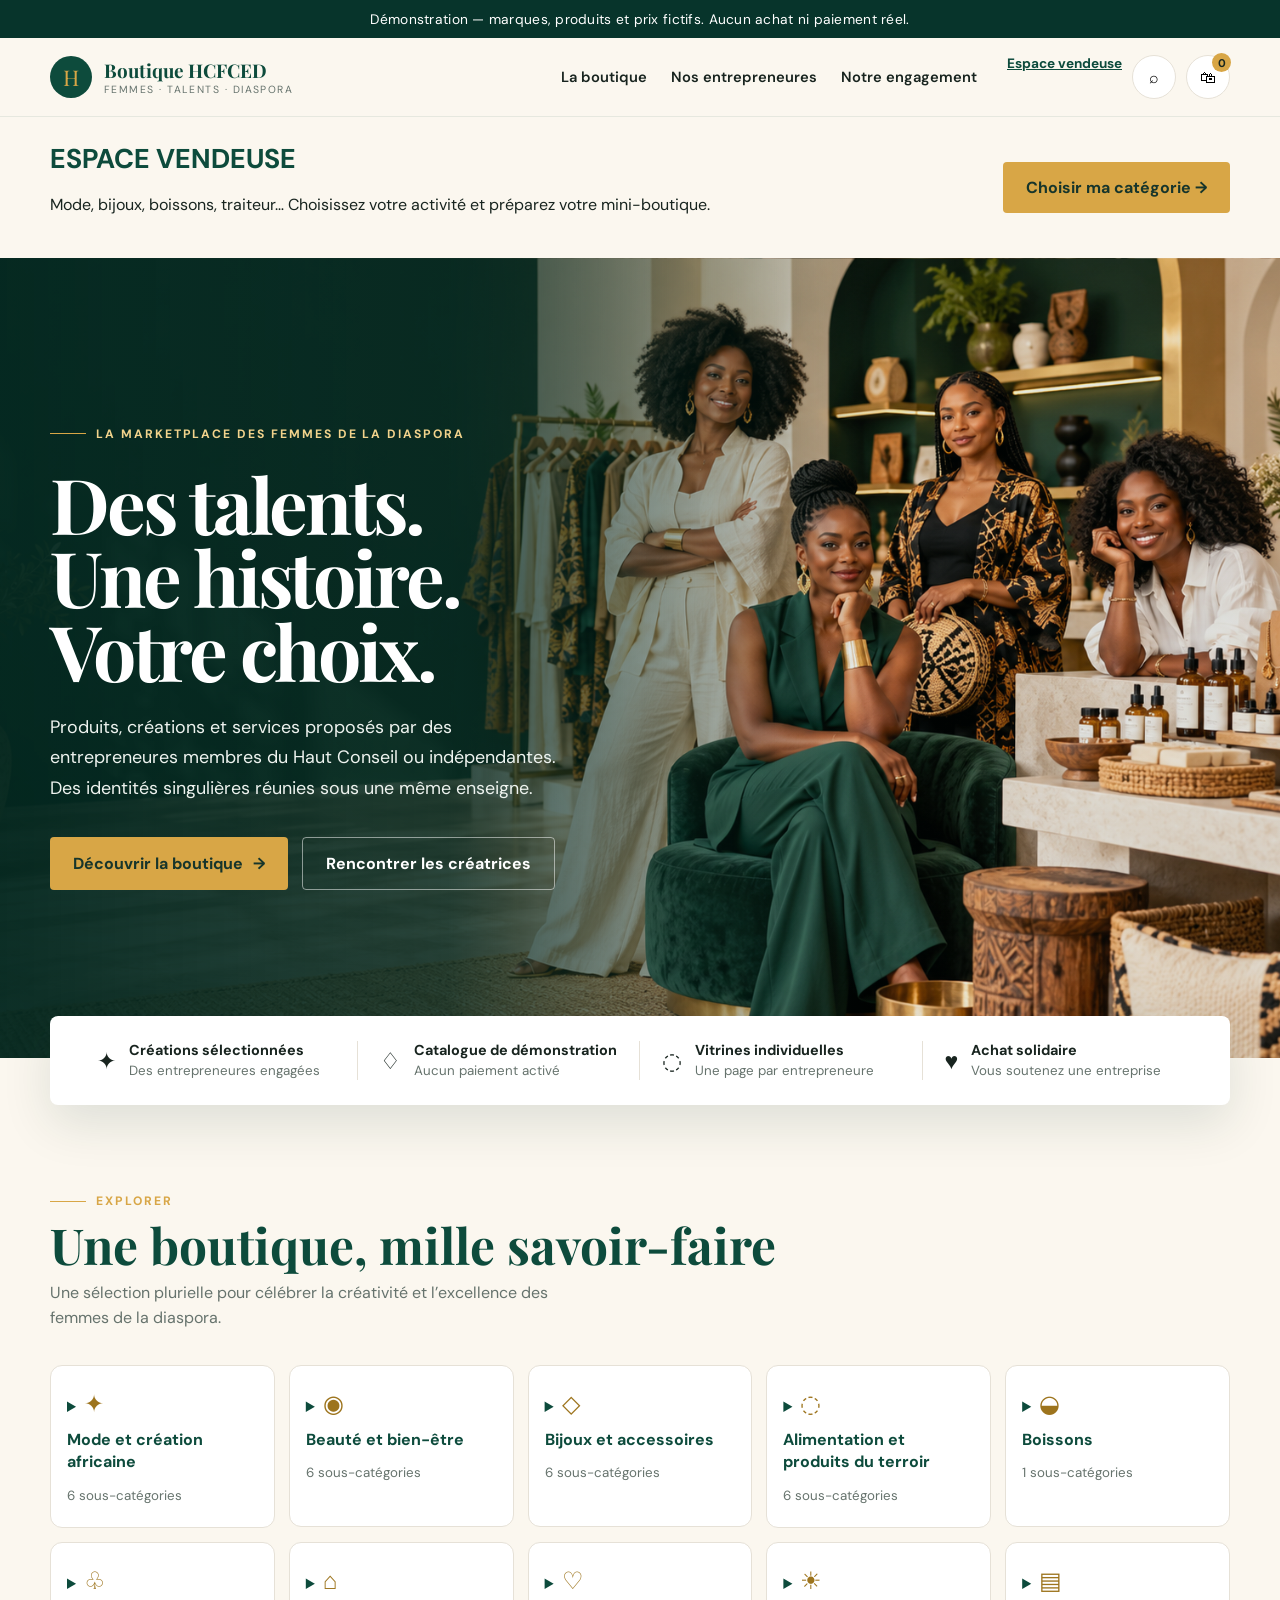
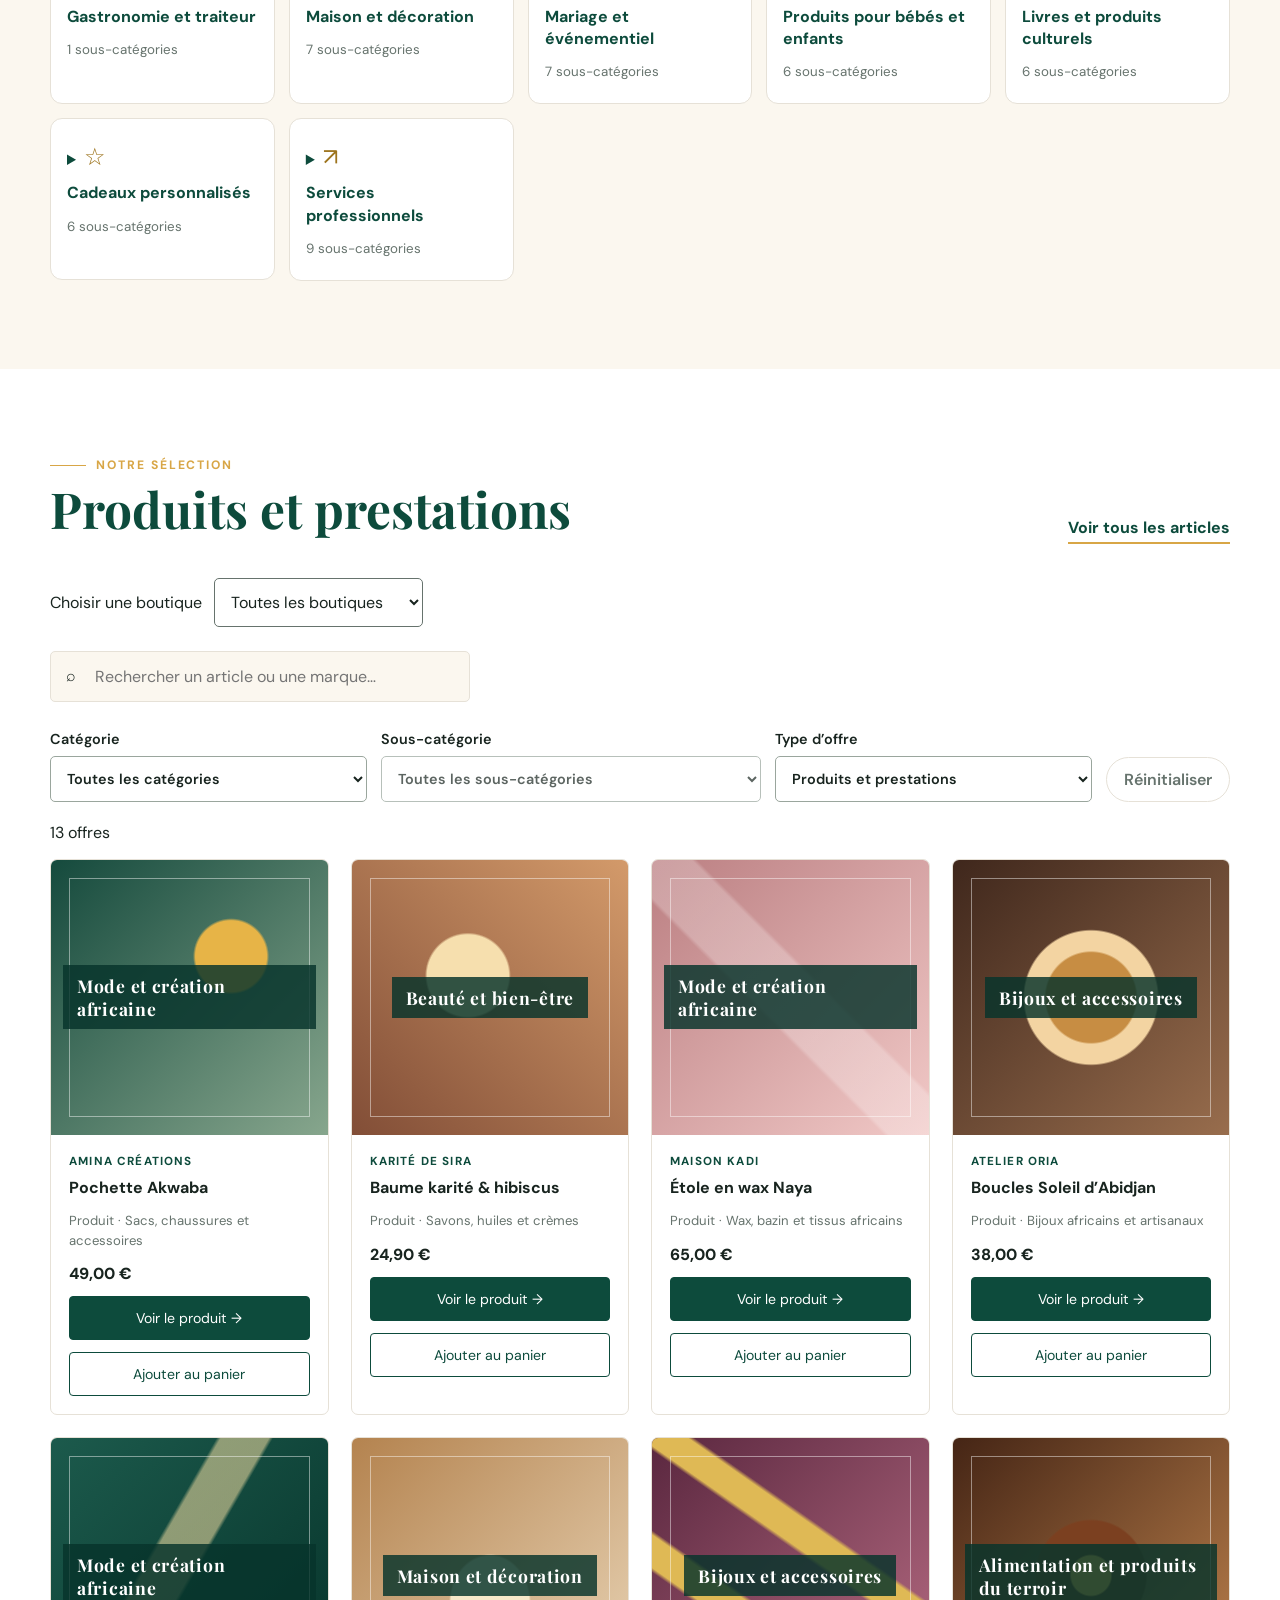
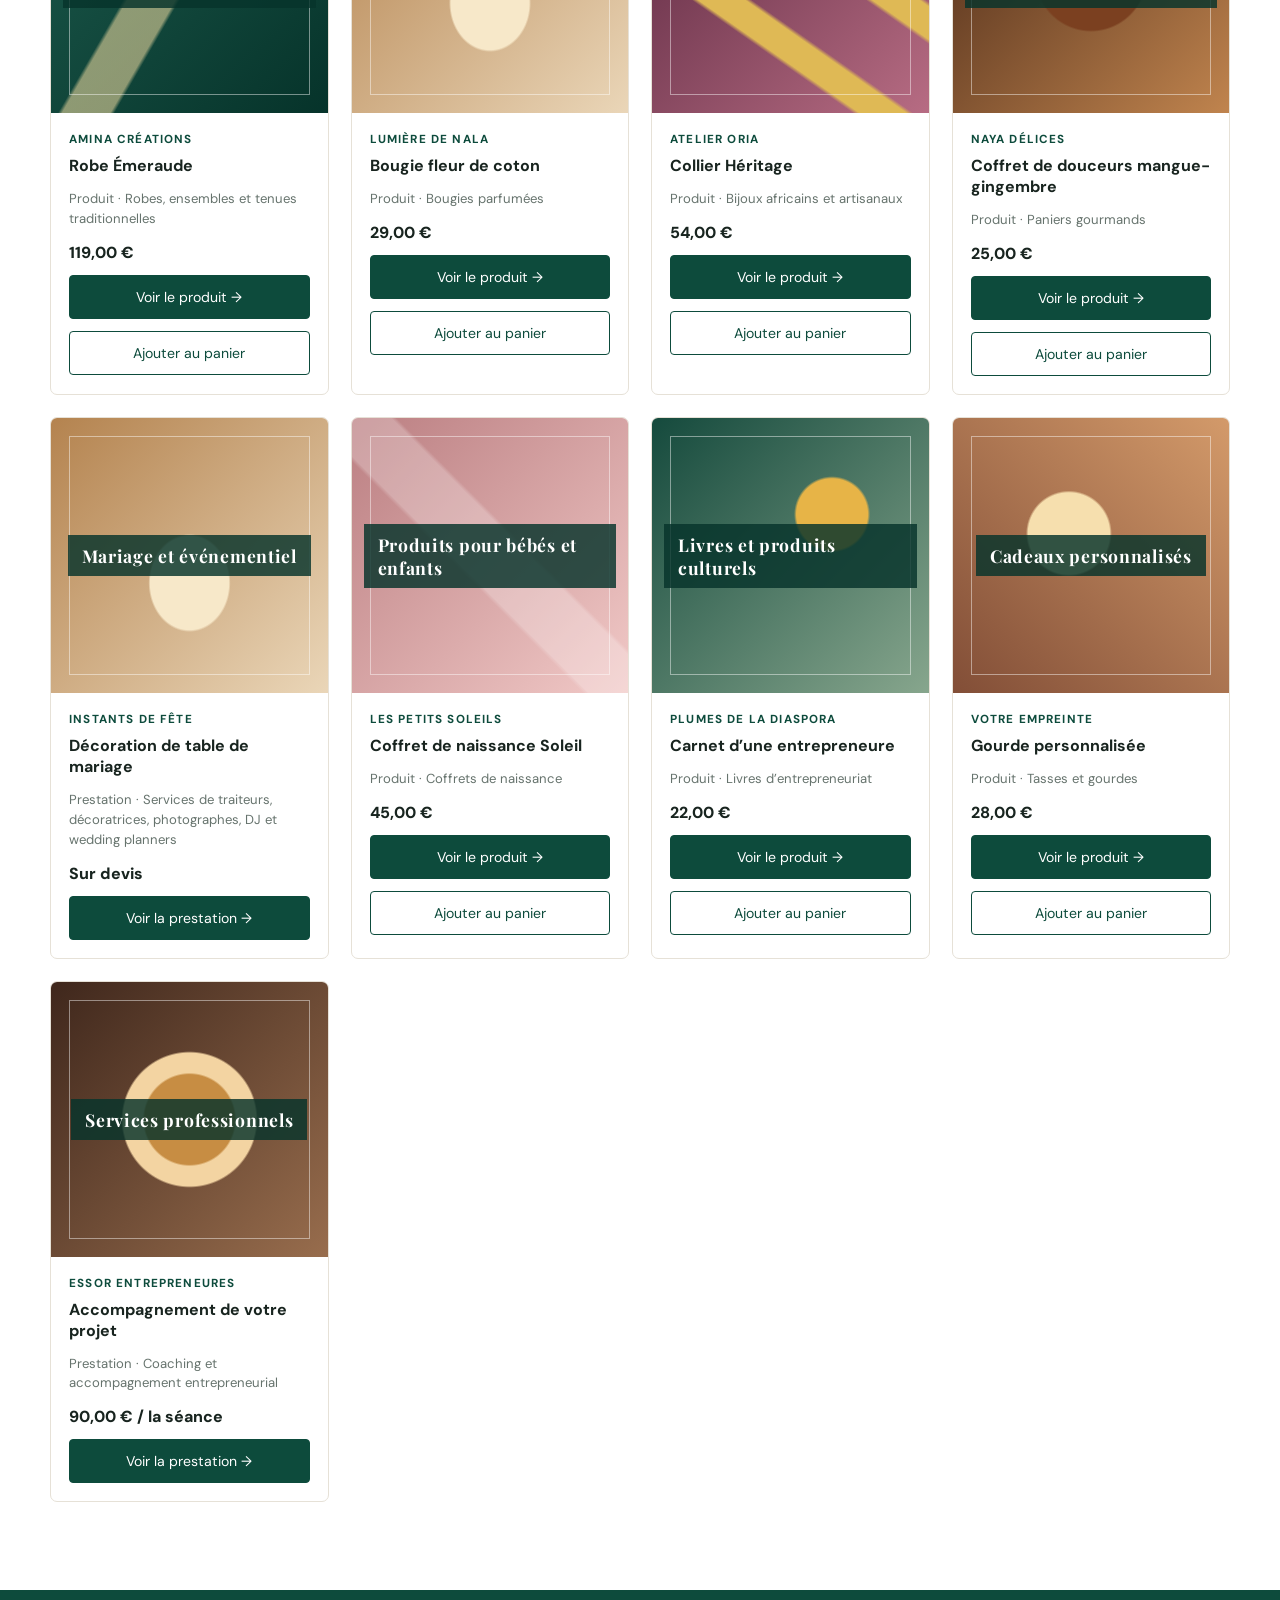
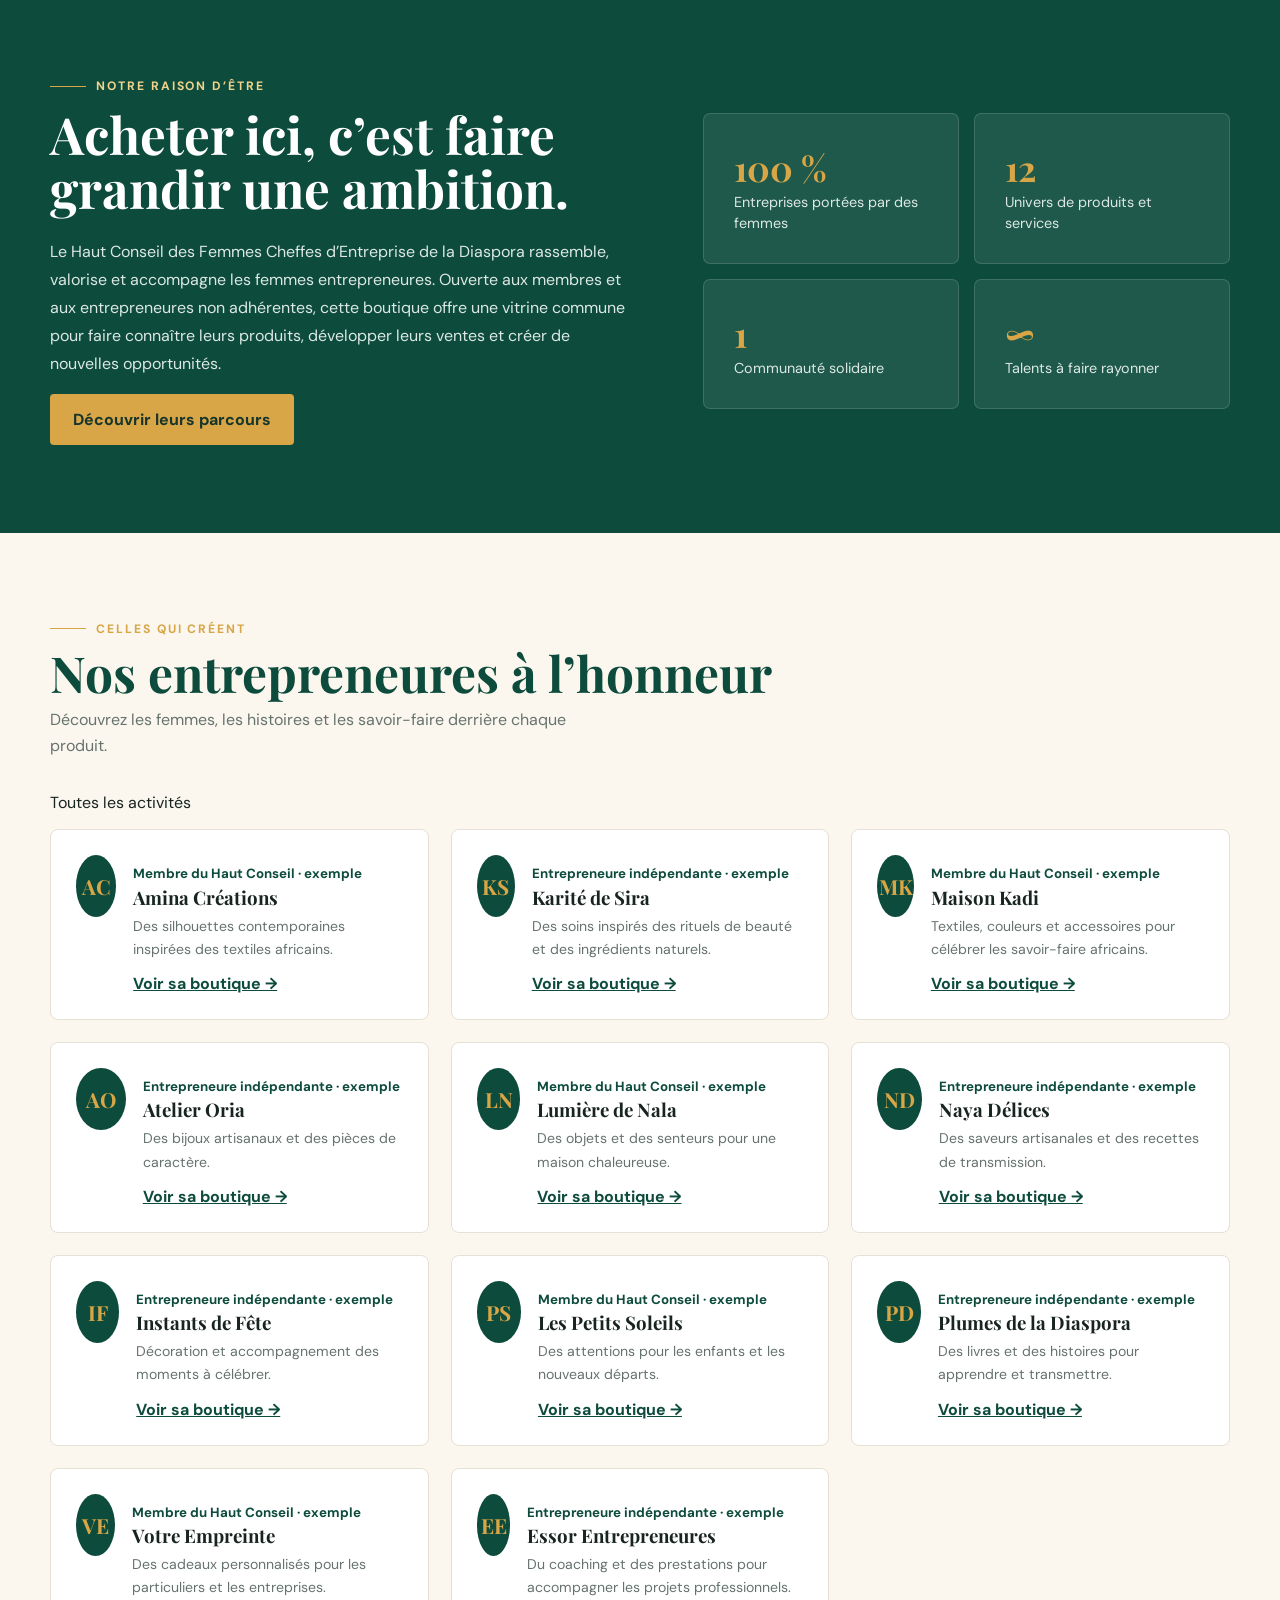
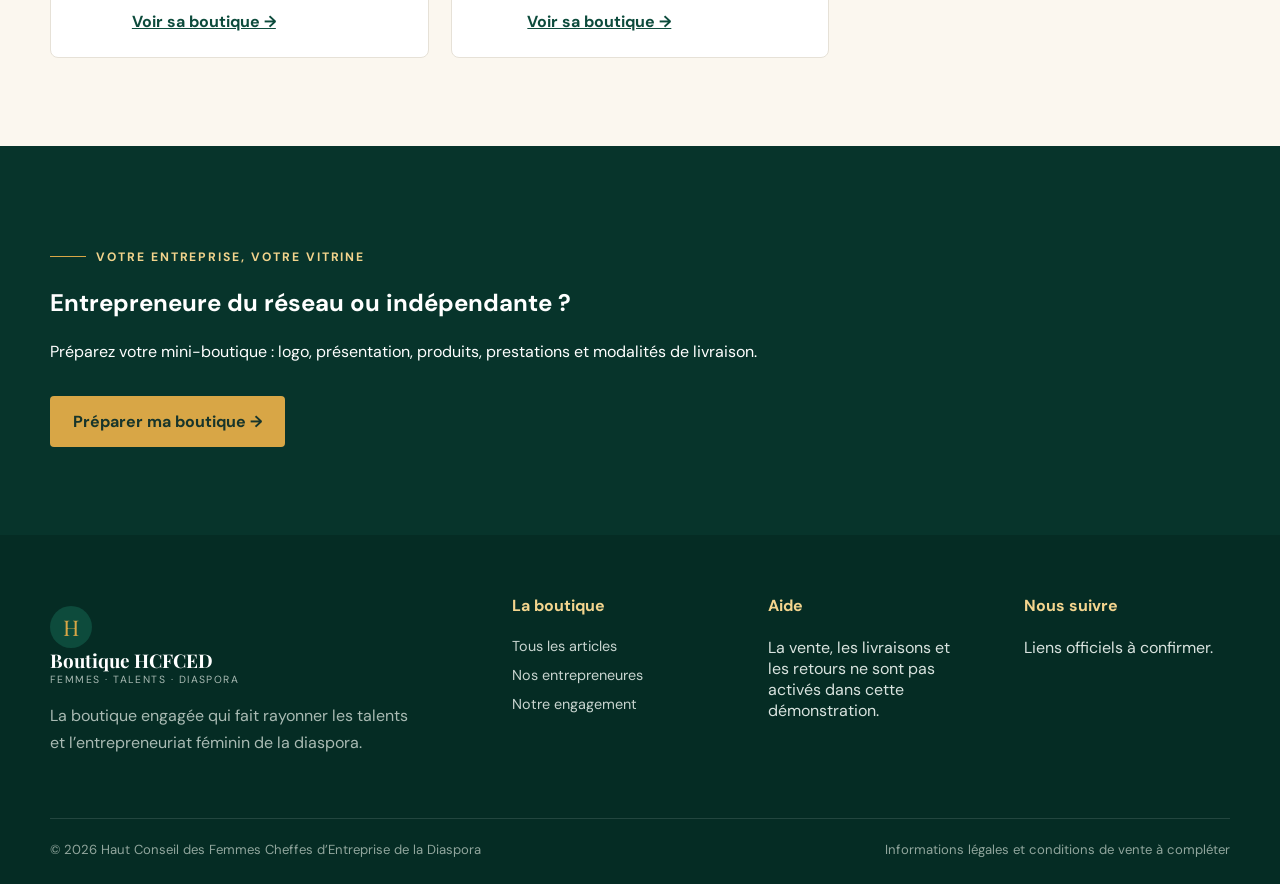
==== commit 8e027bf6: "Reorganiser les categories et le parcours vendeuse selon les vocaux" ====
--- a/index.html
+++ b/index.html
@@ -25,13 +25,14 @@
   </nav></header>
   <main>
     <noscript><p class="wrap notice">Activez JavaScript pour explorer les catégories, les boutiques et les offres.</p></noscript>
+    <aside class="seller-gateway wrap"><div><strong>ESPACE VENDEUSE</strong><p>Mode, bijoux, boissons, traiteur… Choisissez votre activité et préparez votre mini-boutique.</p></div><a class="btn btn-gold" href="espace-vendeuse.html">Choisir ma catégorie →</a></aside>
     <section class="hero"><div class="wrap"><div class="hero-content"><div class="eyebrow">La marketplace des femmes de la diaspora</div><h1>Des talents.<br>Une histoire.<br>Votre choix.</h1><p>Produits, créations et services proposés par des entrepreneures membres du Haut Conseil ou indépendantes. Des identités singulières réunies sous une même enseigne.</p><div class="actions"><a class="btn btn-gold" href="#catalogue">Découvrir la boutique <span>→</span></a><a class="btn btn-light" href="#vendeuses">Rencontrer les créatrices</a></div></div></div></section>
     <div class="trust"><div class="wrap trust-grid"><div class="trust-item"><span class="trust-icon">✦</span><div><b>Créations sélectionnées</b><small>Des entrepreneures engagées</small></div></div><div class="trust-item"><span class="trust-icon">♢</span><div><b>Catalogue de démonstration</b><small>Aucun paiement activé</small></div></div><div class="trust-item"><span class="trust-icon">◌</span><div><b>Vitrines individuelles</b><small>Une page par entrepreneure</small></div></div><div class="trust-item"><span class="trust-icon">♥</span><div><b>Achat solidaire</b><small>Vous soutenez une entreprise</small></div></div></div></div>
     <section><div class="wrap"><div class="section-head"><div><div class="eyebrow" style="color:var(--gold)">Explorer</div><h2>Une boutique, mille savoir-faire</h2><p>Une sélection plurielle pour célébrer la créativité et l’excellence des femmes de la diaspora.</p></div></div><div class="category-grid" id="category-grid"></div></div></section>
     <section class="wrap seller-profile" id="seller-profile" hidden></section>
     <section class="catalog" id="catalogue"><div class="wrap"><div class="section-head"><div><div class="eyebrow" style="color:var(--gold)">Notre sélection</div><h2>Produits et prestations</h2></div><a href="index.html#catalogue" class="view-all">Voir tous les articles</a></div><div class="shop-picker"><label for="shop-select">Choisir une boutique</label><select id="shop-select"></select></div><p id="shop-status" role="status"></p><div class="toolbar"><div class="search"><span>⌕</span><input id="search" type="search" placeholder="Rechercher un article ou une marque…" oninput="renderProducts()"></div></div><div class="catalog-controls"><label>Catégorie<select id="category-select"></select></label><label>Sous-catégorie<select id="subcategory-select"></select></label><label>Type d’offre<select id="type-select"><option value="">Produits et prestations</option><option value="product">Produits</option><option value="service">Prestations</option></select></label><button id="reset-filters" class="filter">Réinitialiser</button></div><p id="result-count" role="status"></p><div class="products" id="products"></div><div class="empty" id="empty">Aucun article ne correspond à votre recherche.</div></div></section>
-    <section class="story" id="histoire"><div class="wrap story-grid"><div><div class="eyebrow">Notre raison d’être</div><h2>Acheter ici, c’est faire grandir une ambition.</h2><p>Le Haut Conseil des Femmes Cheffes d’Entreprise de la Diaspora rassemble, valorise et accompagne les femmes entrepreneures. Ouverte aux membres et aux entrepreneures non adhérentes, cette boutique offre une vitrine commune pour faire connaître leurs produits, développer leurs ventes et créer de nouvelles opportunités.</p><a href="#vendeuses" class="btn btn-gold">Découvrir leurs parcours</a></div><div class="stats"><div class="stat"><strong>100 %</strong><span>Entreprises portées par des femmes</span></div><div class="stat"><strong>10</strong><span>Univers de produits et services</span></div><div class="stat"><strong>1</strong><span>Communauté solidaire</span></div><div class="stat"><strong>∞</strong><span>Talents à faire rayonner</span></div></div></div></section>
-    <section id="vendeuses"><div class="wrap"><div class="section-head"><div><div class="eyebrow" style="color:var(--gold)">Celles qui créent</div><h2>Nos entrepreneures à l’honneur</h2><p>Découvrez les femmes, les histoires et les savoir-faire derrière chaque produit.</p></div></div><div class="sellers" id="seller-list"></div></div></section>
+    <section class="story" id="histoire"><div class="wrap story-grid"><div><div class="eyebrow">Notre raison d’être</div><h2>Acheter ici, c’est faire grandir une ambition.</h2><p>Le Haut Conseil des Femmes Cheffes d’Entreprise de la Diaspora rassemble, valorise et accompagne les femmes entrepreneures. Ouverte aux membres et aux entrepreneures non adhérentes, cette boutique offre une vitrine commune pour faire connaître leurs produits, développer leurs ventes et créer de nouvelles opportunités.</p><a href="#vendeuses" class="btn btn-gold">Découvrir leurs parcours</a></div><div class="stats"><div class="stat"><strong>100 %</strong><span>Entreprises portées par des femmes</span></div><div class="stat"><strong>12</strong><span>Univers de produits et services</span></div><div class="stat"><strong>1</strong><span>Communauté solidaire</span></div><div class="stat"><strong>∞</strong><span>Talents à faire rayonner</span></div></div></div></section>
+    <section id="vendeuses"><div class="wrap"><div class="section-head"><div><div class="eyebrow" style="color:var(--gold)">Celles qui créent</div><h2>Nos entrepreneures à l’honneur</h2><p>Découvrez les femmes, les histoires et les savoir-faire derrière chaque produit.</p></div></div><p id="seller-category-status" role="status"></p><div class="sellers" id="seller-list"></div></div></section>
     <section class="seller-invitation"><div class="wrap"><p class="eyebrow">Votre entreprise, votre vitrine</p><h2>Entrepreneure du réseau ou indépendante ?</h2><p>Préparez votre mini-boutique : logo, présentation, produits, prestations et modalités de livraison.</p><a class="btn btn-gold" href="espace-vendeuse.html">Préparer ma boutique →</a></div></section>
   </main>
   <footer><div class="wrap"><div class="footer-grid"><div class="footer-brand"><a href="index.html" class="brand"><span class="mark">H</span><span><b style="color:white">Boutique HCFCED</b><small style="color:#a9bab3">Femmes · Talents · Diaspora</small></span></a><p>La boutique engagée qui fait rayonner les talents et l’entrepreneuriat féminin de la diaspora.</p></div><div><h4>La boutique</h4><a href="#catalogue">Tous les articles</a><a href="#vendeuses">Nos entrepreneures</a><a href="#histoire">Notre engagement</a></div><div><h4>Aide</h4><p>La vente, les livraisons et les retours ne sont pas activés dans cette démonstration.</p></div><div><h4>Nous suivre</h4><p>Liens officiels à confirmer.</p></div></div><div class="copyright">© 2026 Haut Conseil des Femmes Cheffes d’Entreprise de la Diaspora <span>Informations légales et conditions de vente à compléter</span></div></div></footer>
--- a/assets/css/marketplace.css
+++ b/assets/css/marketplace.css
@@ -15,3 +15,5 @@
 .workspace{max-width:1000px;padding-top:40px;padding-bottom:70px}.workspace h1{font:clamp(2rem,5vw,3.4rem)/1.15 Georgia,serif;color:var(--green)}.workspace h2{font-size:1.5rem}.workspace section{background:white;padding:28px;border:1px solid var(--line);border-radius:12px;margin:24px 0}.workspace p{line-height:1.7}.workspace nav{height:auto;display:flex;gap:20px;flex-wrap:wrap;padding:16px 0}.workspace nav a{text-decoration:underline}.form-grid{display:grid;grid-template-columns:1fr 1fr;gap:18px}.form-grid .wide{grid-column:1/-1}.workspace .actions{width:auto;flex-direction:row;flex-wrap:wrap}.notice{background:#f2e8cd;padding:18px;border-radius:8px;line-height:1.6}.saved-offer{padding:18px 0;border-bottom:1px solid var(--line)}.saved-offer button{margin-right:14px;margin-top:10px}.workspace .btn{border:0;cursor:pointer}.workspace .danger{background:white;color:#8b2e2e;border:1px solid #8b2e2e;padding:10px;border-radius:4px}.seller-card{align-items:flex-start}.seller-card small{line-height:1.6;display:block}
 @media(max-width:1050px){.category-grid{grid-template-columns:repeat(3,minmax(0,1fr))}.catalog-controls{grid-template-columns:1fr 1fr}.profile-grid{grid-template-columns:1fr}.links{gap:12px}}
 @media(max-width:600px){.category-grid{grid-template-columns:repeat(2,minmax(0,1fr))}.catalog-controls,.form-grid{grid-template-columns:1fr}.category-card summary{padding:16px 12px}.form-grid .wide{grid-column:auto}.workspace section{padding:20px}.seller-entry{max-width:68px;white-space:normal}.nav-actions{gap:6px}.brand b{font-size:.85rem}.profile-heading{align-items:flex-start}.seller-profile{padding:22px}.products{grid-template-columns:1fr}.visual{height:230px}.hero{min-height:540px}}
+
+.seller-gateway{display:flex;align-items:center;justify-content:space-between;gap:24px;padding-top:24px;padding-bottom:24px}.seller-gateway strong{font-size:1.7rem;color:var(--green)}.seller-gateway p{max-width:660px;line-height:1.6}.seller-gateway .btn{flex-shrink:0}.activity-choice{text-align:left;background:#fff;border:1px solid var(--line);border-radius:12px;padding:20px;cursor:pointer;color:var(--green);font:inherit}.activity-choice:hover,.activity-choice:focus-visible{background:#f2e8cd;outline:2px solid var(--green)}.activity-choice span{display:block;font-size:1.8rem}.activity-choice strong{display:block;margin:10px 0}.activity-choice small{display:block;line-height:1.6;color:var(--muted)}.workspace .category-grid{grid-template-columns:repeat(3,minmax(0,1fr))}.offer-photo-preview{display:block;max-width:100%;max-height:220px;margin-bottom:12px}.product-photo{position:absolute;inset:0;width:100%;height:100%;object-fit:contain;background:white;z-index:1}.visual span{z-index:2}.detail-photo{max-width:100%;max-height:400px;display:block;margin:20px auto}.workspace [hidden]{display:none}.workspace button:disabled{opacity:.6;cursor:not-allowed}@media(max-width:650px){.seller-gateway{flex-direction:column;align-items:stretch}.workspace .category-grid{grid-template-columns:1fr}.seller-entry{max-width:none!important}}
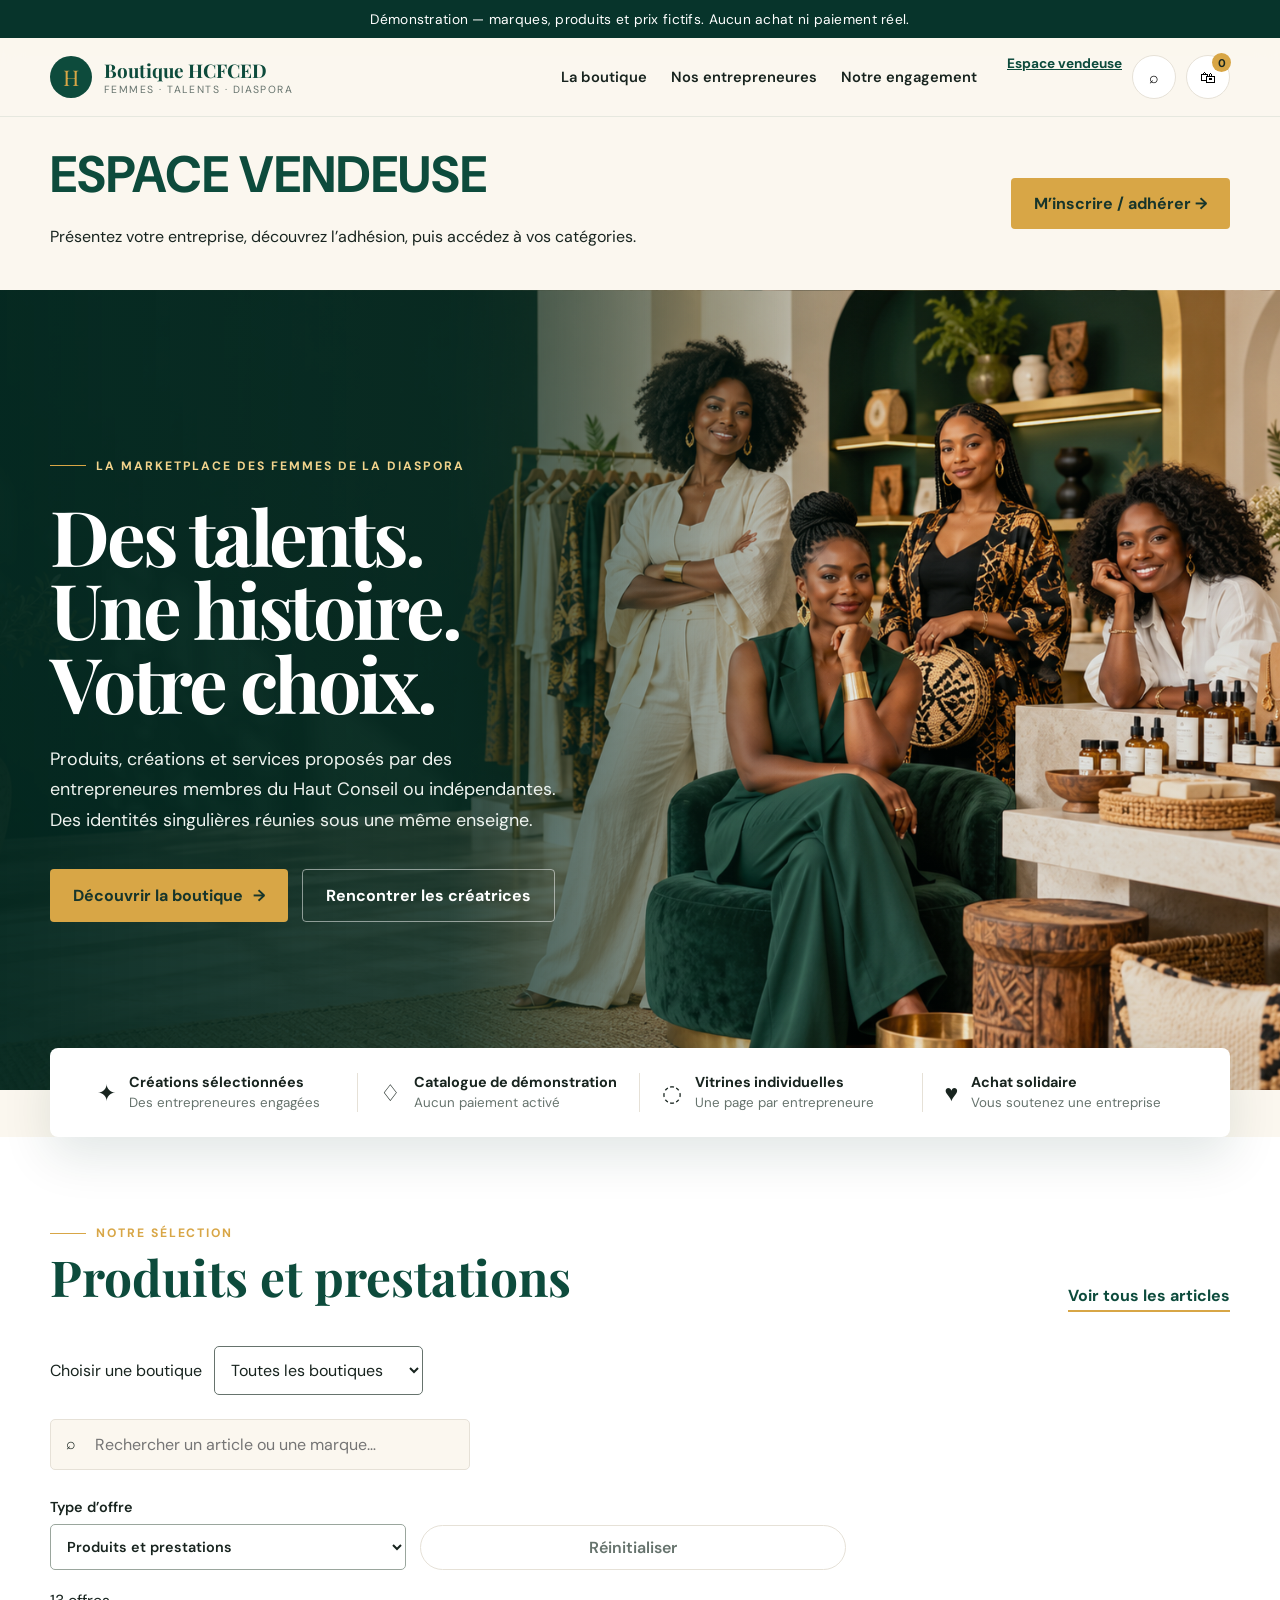
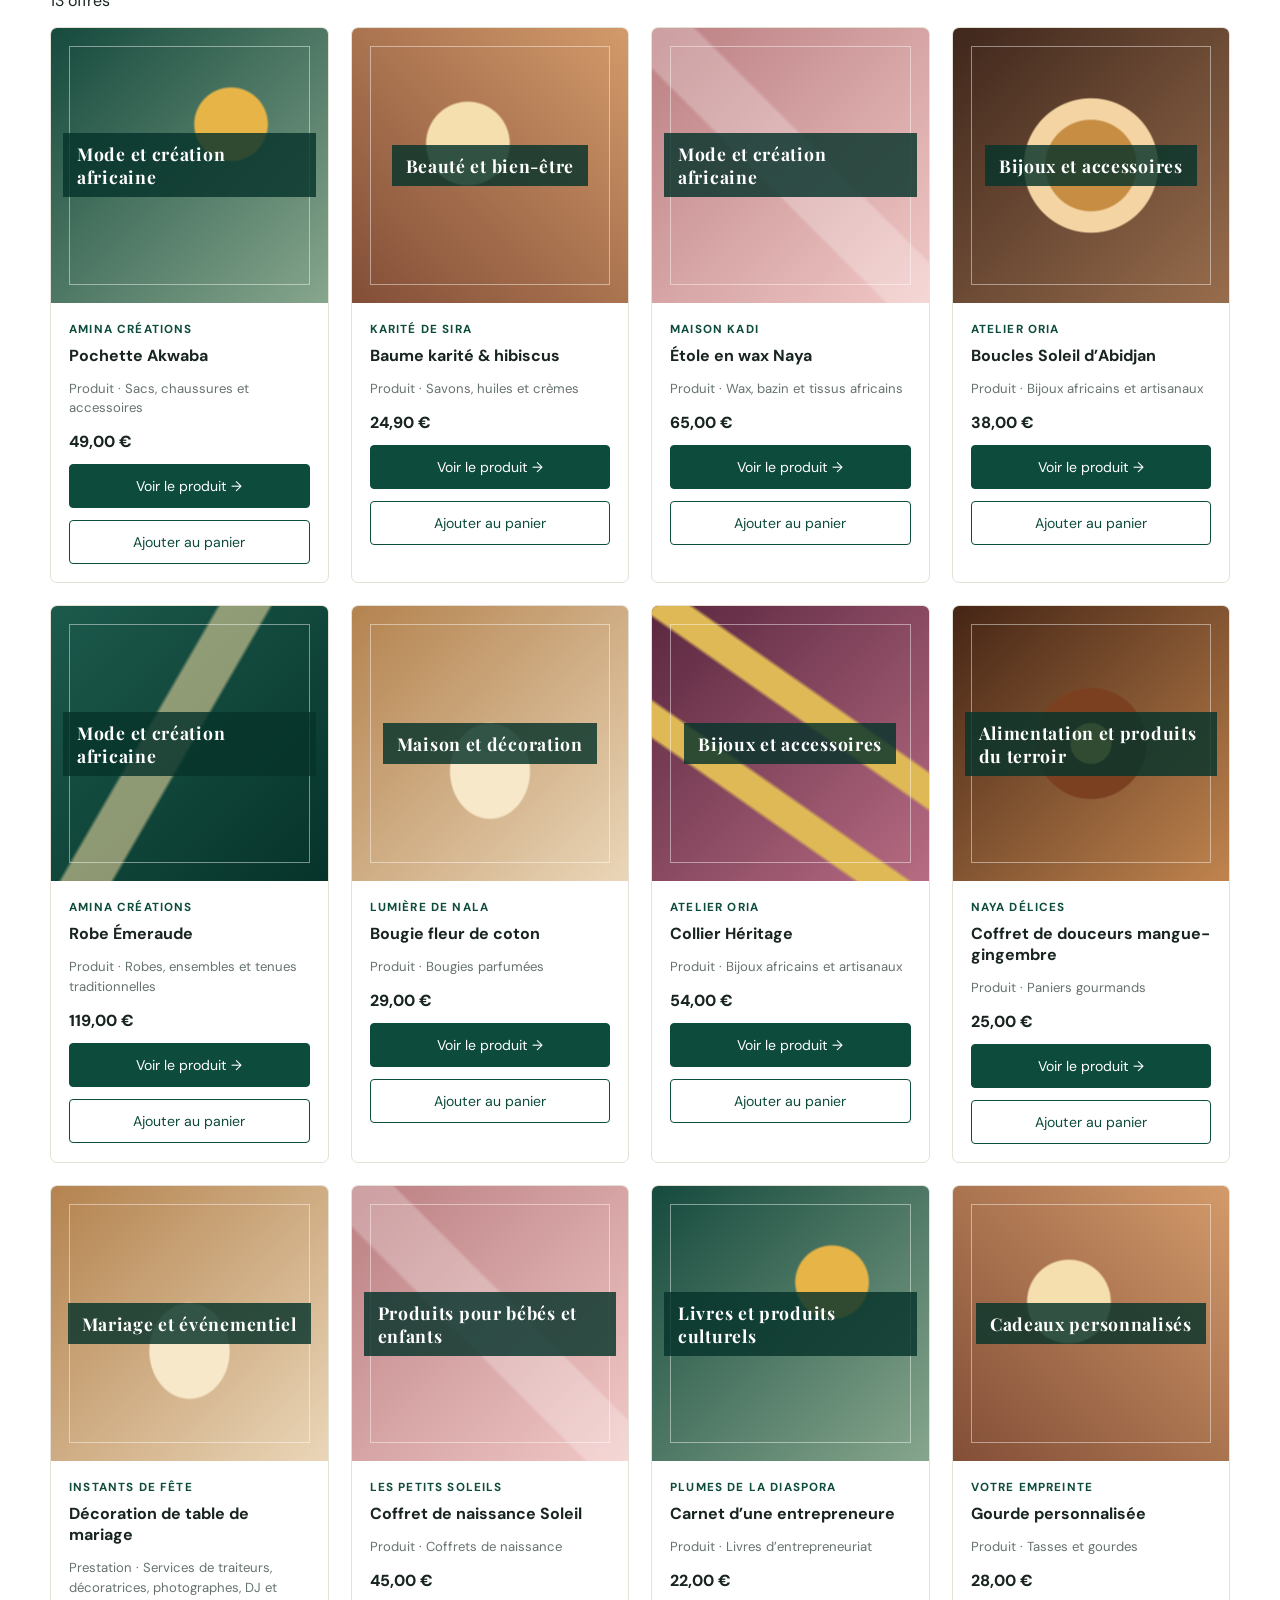
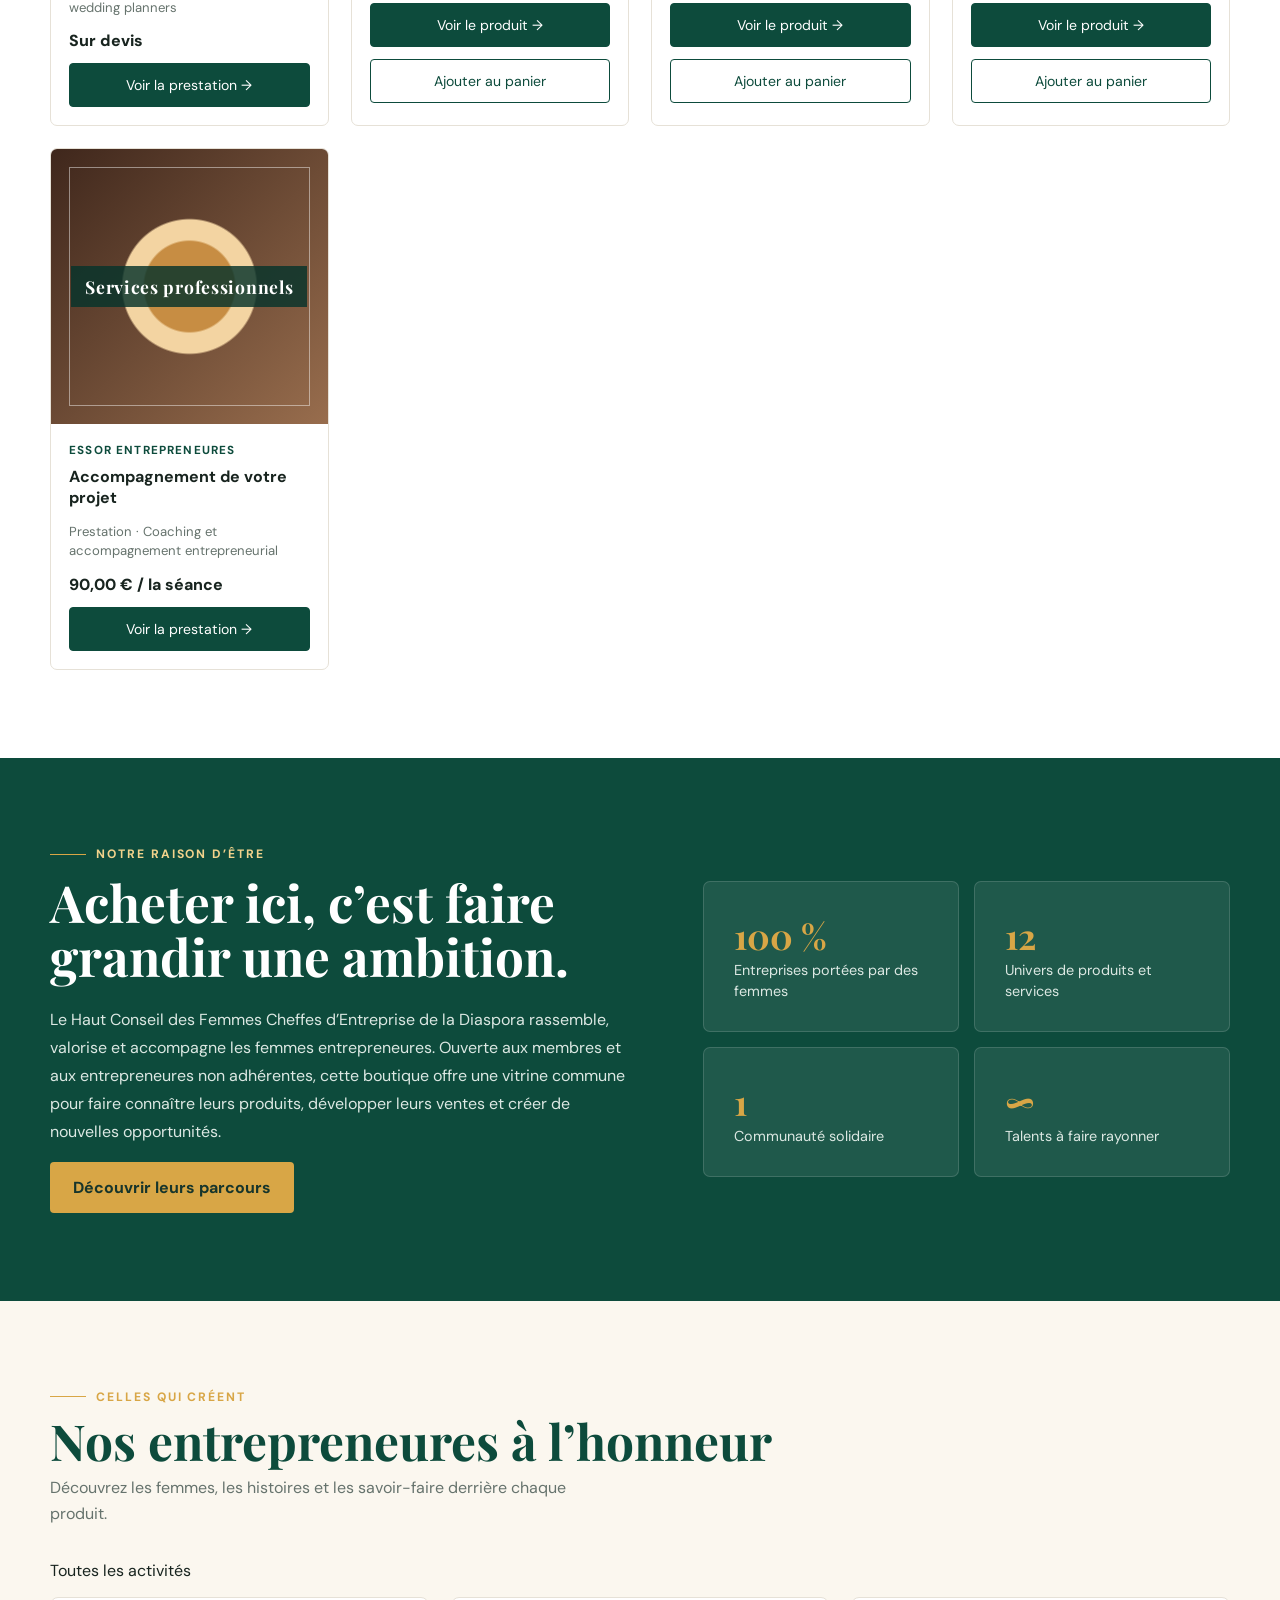
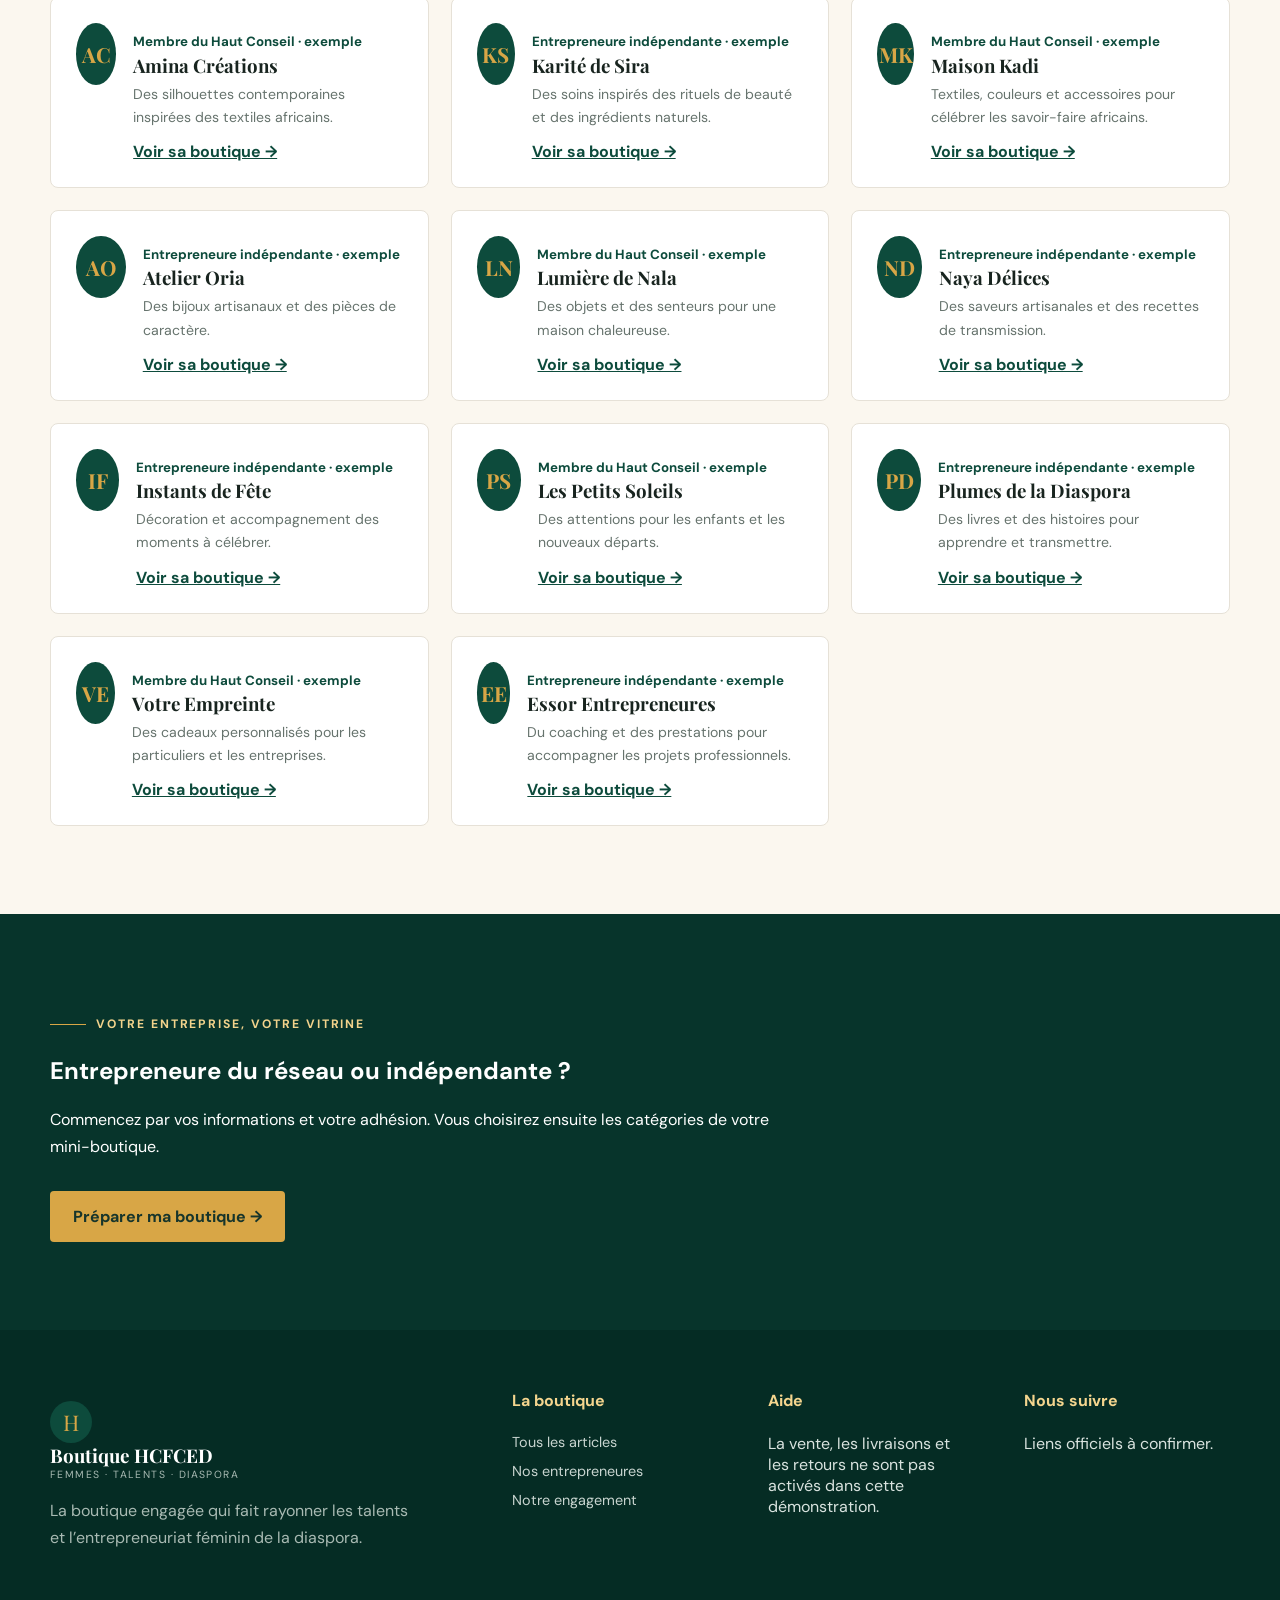
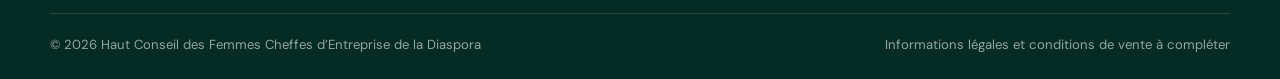
==== commit 9eff02c0: "Placer les informations et adhesion avant les categories vendeuses" ====
--- a/index.html
+++ b/index.html
@@ -24,16 +24,15 @@
     <div class="nav-actions"><a class="seller-entry" href="espace-vendeuse.html">Espace vendeuse</a><button class="icon-btn" aria-label="Rechercher" onclick="document.querySelector('#search').focus();location.hash='catalogue'">⌕</button><button class="icon-btn" aria-label="Ouvrir le panier" onclick="toggleCart()">🛍<span class="count" id="count">0</span></button></div>
   </nav></header>
   <main>
-    <noscript><p class="wrap notice">Activez JavaScript pour explorer les catégories, les boutiques et les offres.</p></noscript>
-    <aside class="seller-gateway wrap"><div><strong>ESPACE VENDEUSE</strong><p>Mode, bijoux, boissons, traiteur… Choisissez votre activité et préparez votre mini-boutique.</p></div><a class="btn btn-gold" href="espace-vendeuse.html">Choisir ma catégorie →</a></aside>
+    <noscript><p class="wrap notice">Activez JavaScript pour découvrir les boutiques et les offres.</p></noscript>
+    <aside class="seller-gateway wrap"><div><strong>ESPACE VENDEUSE</strong><p>Présentez votre entreprise, découvrez l’adhésion, puis accédez à vos catégories.</p></div><a class="btn btn-gold" href="espace-vendeuse.html">M’inscrire / adhérer →</a></aside>
     <section class="hero"><div class="wrap"><div class="hero-content"><div class="eyebrow">La marketplace des femmes de la diaspora</div><h1>Des talents.<br>Une histoire.<br>Votre choix.</h1><p>Produits, créations et services proposés par des entrepreneures membres du Haut Conseil ou indépendantes. Des identités singulières réunies sous une même enseigne.</p><div class="actions"><a class="btn btn-gold" href="#catalogue">Découvrir la boutique <span>→</span></a><a class="btn btn-light" href="#vendeuses">Rencontrer les créatrices</a></div></div></div></section>
     <div class="trust"><div class="wrap trust-grid"><div class="trust-item"><span class="trust-icon">✦</span><div><b>Créations sélectionnées</b><small>Des entrepreneures engagées</small></div></div><div class="trust-item"><span class="trust-icon">♢</span><div><b>Catalogue de démonstration</b><small>Aucun paiement activé</small></div></div><div class="trust-item"><span class="trust-icon">◌</span><div><b>Vitrines individuelles</b><small>Une page par entrepreneure</small></div></div><div class="trust-item"><span class="trust-icon">♥</span><div><b>Achat solidaire</b><small>Vous soutenez une entreprise</small></div></div></div></div>
-    <section><div class="wrap"><div class="section-head"><div><div class="eyebrow" style="color:var(--gold)">Explorer</div><h2>Une boutique, mille savoir-faire</h2><p>Une sélection plurielle pour célébrer la créativité et l’excellence des femmes de la diaspora.</p></div></div><div class="category-grid" id="category-grid"></div></div></section>
     <section class="wrap seller-profile" id="seller-profile" hidden></section>
-    <section class="catalog" id="catalogue"><div class="wrap"><div class="section-head"><div><div class="eyebrow" style="color:var(--gold)">Notre sélection</div><h2>Produits et prestations</h2></div><a href="index.html#catalogue" class="view-all">Voir tous les articles</a></div><div class="shop-picker"><label for="shop-select">Choisir une boutique</label><select id="shop-select"></select></div><p id="shop-status" role="status"></p><div class="toolbar"><div class="search"><span>⌕</span><input id="search" type="search" placeholder="Rechercher un article ou une marque…" oninput="renderProducts()"></div></div><div class="catalog-controls"><label>Catégorie<select id="category-select"></select></label><label>Sous-catégorie<select id="subcategory-select"></select></label><label>Type d’offre<select id="type-select"><option value="">Produits et prestations</option><option value="product">Produits</option><option value="service">Prestations</option></select></label><button id="reset-filters" class="filter">Réinitialiser</button></div><p id="result-count" role="status"></p><div class="products" id="products"></div><div class="empty" id="empty">Aucun article ne correspond à votre recherche.</div></div></section>
+    <section class="catalog" id="catalogue"><div class="wrap"><div class="section-head"><div><div class="eyebrow" style="color:var(--gold)">Notre sélection</div><h2>Produits et prestations</h2></div><a href="index.html#catalogue" class="view-all">Voir tous les articles</a></div><div class="shop-picker"><label for="shop-select">Choisir une boutique</label><select id="shop-select"></select></div><p id="shop-status" role="status"></p><div class="toolbar"><div class="search"><span>⌕</span><input id="search" type="search" placeholder="Rechercher un article ou une marque…" oninput="renderProducts()"></div></div><div class="catalog-controls"><select id="category-select" hidden aria-label="Catégorie"></select><select id="subcategory-select" hidden aria-label="Sous-catégorie"></select><label>Type d’offre<select id="type-select"><option value="">Produits et prestations</option><option value="product">Produits</option><option value="service">Prestations</option></select></label><button id="reset-filters" class="filter">Réinitialiser</button></div><p id="result-count" role="status"></p><div class="products" id="products"></div><div class="empty" id="empty">Aucun article ne correspond à votre recherche.</div></div></section>
     <section class="story" id="histoire"><div class="wrap story-grid"><div><div class="eyebrow">Notre raison d’être</div><h2>Acheter ici, c’est faire grandir une ambition.</h2><p>Le Haut Conseil des Femmes Cheffes d’Entreprise de la Diaspora rassemble, valorise et accompagne les femmes entrepreneures. Ouverte aux membres et aux entrepreneures non adhérentes, cette boutique offre une vitrine commune pour faire connaître leurs produits, développer leurs ventes et créer de nouvelles opportunités.</p><a href="#vendeuses" class="btn btn-gold">Découvrir leurs parcours</a></div><div class="stats"><div class="stat"><strong>100 %</strong><span>Entreprises portées par des femmes</span></div><div class="stat"><strong>12</strong><span>Univers de produits et services</span></div><div class="stat"><strong>1</strong><span>Communauté solidaire</span></div><div class="stat"><strong>∞</strong><span>Talents à faire rayonner</span></div></div></div></section>
     <section id="vendeuses"><div class="wrap"><div class="section-head"><div><div class="eyebrow" style="color:var(--gold)">Celles qui créent</div><h2>Nos entrepreneures à l’honneur</h2><p>Découvrez les femmes, les histoires et les savoir-faire derrière chaque produit.</p></div></div><p id="seller-category-status" role="status"></p><div class="sellers" id="seller-list"></div></div></section>
-    <section class="seller-invitation"><div class="wrap"><p class="eyebrow">Votre entreprise, votre vitrine</p><h2>Entrepreneure du réseau ou indépendante ?</h2><p>Préparez votre mini-boutique : logo, présentation, produits, prestations et modalités de livraison.</p><a class="btn btn-gold" href="espace-vendeuse.html">Préparer ma boutique →</a></div></section>
+    <section class="seller-invitation"><div class="wrap"><p class="eyebrow">Votre entreprise, votre vitrine</p><h2>Entrepreneure du réseau ou indépendante ?</h2><p>Commencez par vos informations et votre adhésion. Vous choisirez ensuite les catégories de votre mini-boutique.</p><a class="btn btn-gold" href="espace-vendeuse.html">Préparer ma boutique →</a></div></section>
   </main>
   <footer><div class="wrap"><div class="footer-grid"><div class="footer-brand"><a href="index.html" class="brand"><span class="mark">H</span><span><b style="color:white">Boutique HCFCED</b><small style="color:#a9bab3">Femmes · Talents · Diaspora</small></span></a><p>La boutique engagée qui fait rayonner les talents et l’entrepreneuriat féminin de la diaspora.</p></div><div><h4>La boutique</h4><a href="#catalogue">Tous les articles</a><a href="#vendeuses">Nos entrepreneures</a><a href="#histoire">Notre engagement</a></div><div><h4>Aide</h4><p>La vente, les livraisons et les retours ne sont pas activés dans cette démonstration.</p></div><div><h4>Nous suivre</h4><p>Liens officiels à confirmer.</p></div></div><div class="copyright">© 2026 Haut Conseil des Femmes Cheffes d’Entreprise de la Diaspora <span>Informations légales et conditions de vente à compléter</span></div></div></footer>
   <dialog id="cart-dialog" aria-labelledby="cart-title"><div class="drawer-head"><h2 id="cart-title">Votre panier</h2><button data-close="#cart-dialog" class="close" aria-label="Fermer le panier">×</button></div><div id="cartList"></div><div id="cartTotal"></div></dialog>
@@ -41,4 +40,4 @@
   <div class="toast" id="toast" role="status"></div>
   <script src="assets/js/main.js" defer></script>
 </body>
-</html>
+</html>
--- a/assets/css/marketplace.css
+++ b/assets/css/marketplace.css
@@ -17,3 +17,5 @@
 @media(max-width:600px){.category-grid{grid-template-columns:repeat(2,minmax(0,1fr))}.catalog-controls,.form-grid{grid-template-columns:1fr}.category-card summary{padding:16px 12px}.form-grid .wide{grid-column:auto}.workspace section{padding:20px}.seller-entry{max-width:68px;white-space:normal}.nav-actions{gap:6px}.brand b{font-size:.85rem}.profile-heading{align-items:flex-start}.seller-profile{padding:22px}.products{grid-template-columns:1fr}.visual{height:230px}.hero{min-height:540px}}
 
 .seller-gateway{display:flex;align-items:center;justify-content:space-between;gap:24px;padding-top:24px;padding-bottom:24px}.seller-gateway strong{font-size:1.7rem;color:var(--green)}.seller-gateway p{max-width:660px;line-height:1.6}.seller-gateway .btn{flex-shrink:0}.activity-choice{text-align:left;background:#fff;border:1px solid var(--line);border-radius:12px;padding:20px;cursor:pointer;color:var(--green);font:inherit}.activity-choice:hover,.activity-choice:focus-visible{background:#f2e8cd;outline:2px solid var(--green)}.activity-choice span{display:block;font-size:1.8rem}.activity-choice strong{display:block;margin:10px 0}.activity-choice small{display:block;line-height:1.6;color:var(--muted)}.workspace .category-grid{grid-template-columns:repeat(3,minmax(0,1fr))}.offer-photo-preview{display:block;max-width:100%;max-height:220px;margin-bottom:12px}.product-photo{position:absolute;inset:0;width:100%;height:100%;object-fit:contain;background:white;z-index:1}.visual span{z-index:2}.detail-photo{max-width:100%;max-height:400px;display:block;margin:20px auto}.workspace [hidden]{display:none}.workspace button:disabled{opacity:.6;cursor:not-allowed}@media(max-width:650px){.seller-gateway{flex-direction:column;align-items:stretch}.workspace .category-grid{grid-template-columns:1fr}.seller-entry{max-width:none!important}}
+
+.onboarding-steps{display:flex;gap:32px;flex-wrap:wrap;padding:20px 20px 20px 40px;background:#f2e8cd;border-radius:12px}.seller-gateway strong{font-size:clamp(2rem,5vw,3.2rem)}#adhesion .shop-link{display:inline-block;margin:18px} .workspace section:focus{outline:2px solid var(--green)}
